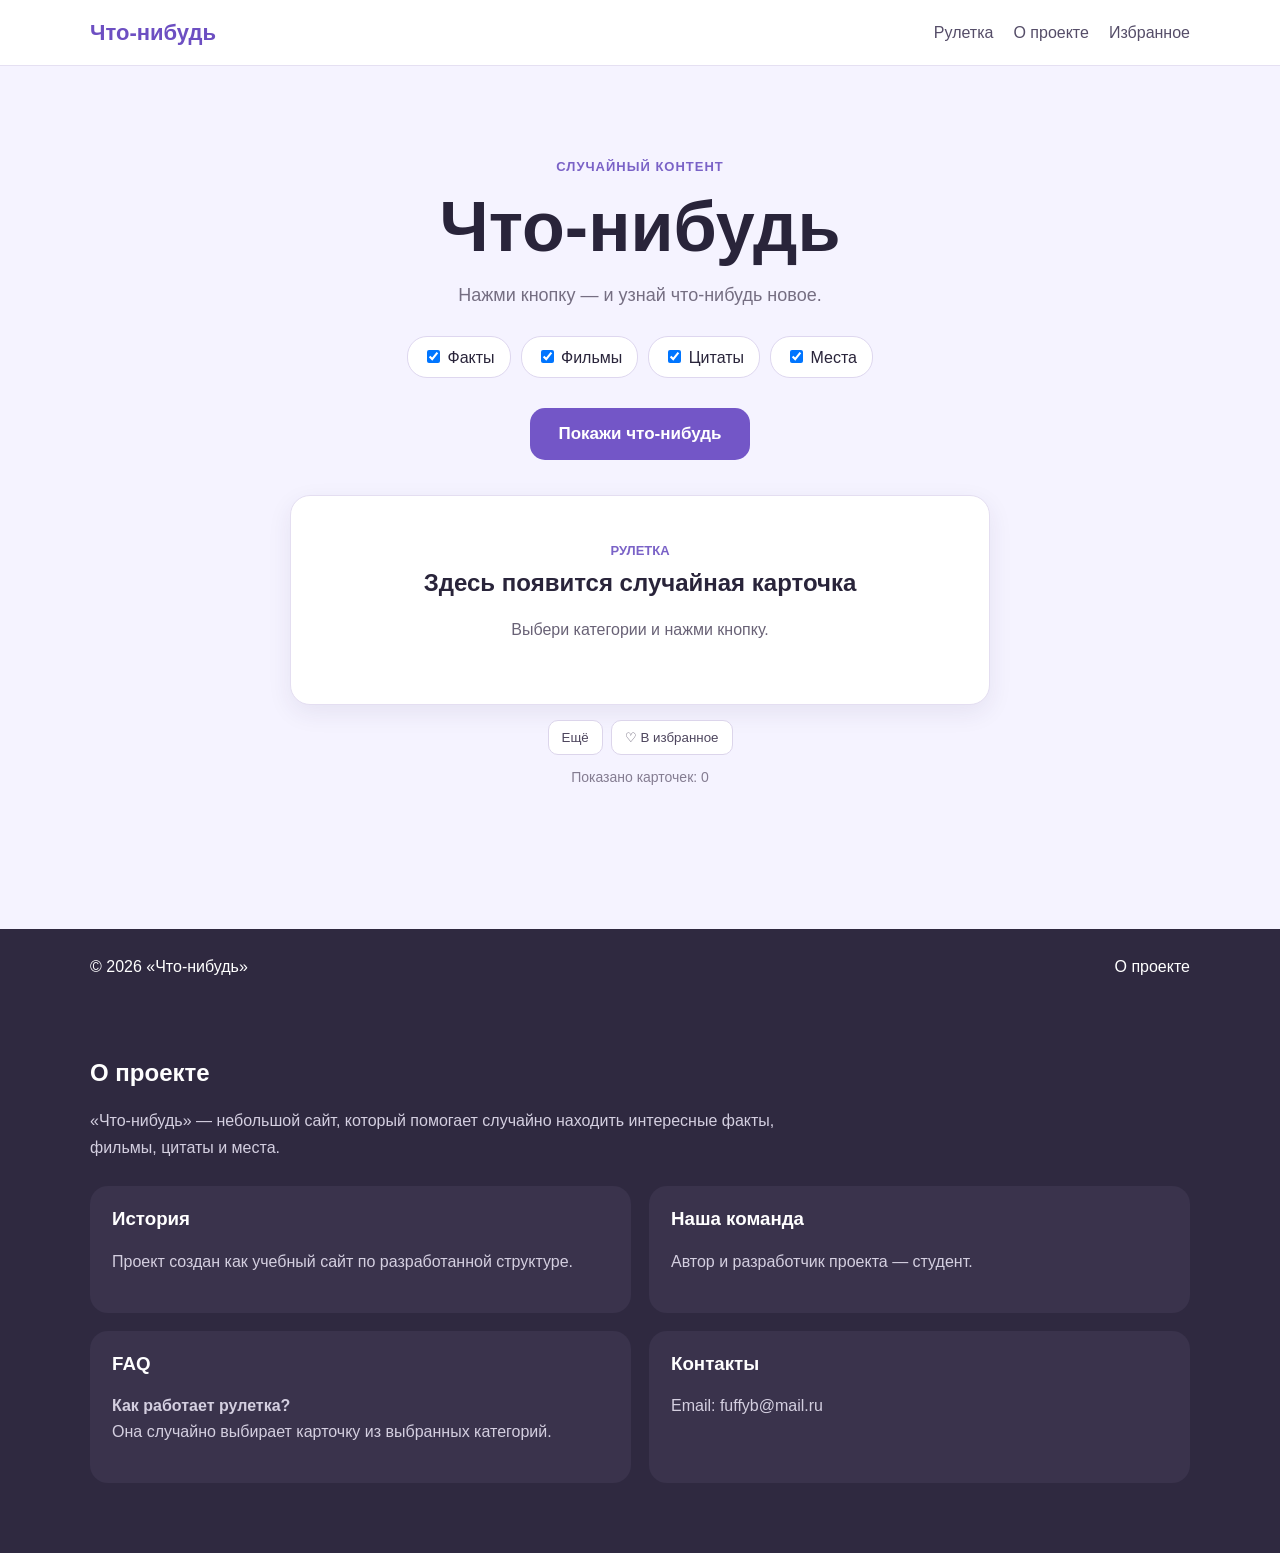
==== index.html @ 72c047c9 "Update index.html" ====
<!DOCTYPE html>
<html lang="ru">
<head>
    <meta charset="UTF-8">
    <meta name="viewport" content="width=device-width, initial-scale=1.0">
    <title>Что-нибудь</title>
    <link rel="stylesheet" href="style.css">
    <link rel="canonical" href="https://fuffich.github.io/">
</head>

<body>

<header>
    <div class="container nav">

        <a class="logo" href="index.html">Что-нибудь</a>

        <nav>
            <a href="index.html">Рулетка</a>
            <a href="#project">О проекте</a>
            <a href="favorites.html">Избранное</a>
        </nav>

    </div>
</header>


<main>

<section id="home" class="hero container">

    <p class="label">Случайный контент</p>

    <h1>Что-нибудь</h1>

    <p class="subtitle">
        Нажми кнопку — и узнай что-нибудь новое.
    </p>


    <div id="categories" class="filters">

        <label>
            <input type="checkbox" value="fact" checked>
            Факты
        </label>

        <label>
            <input type="checkbox" value="movie" checked>
            Фильмы
        </label>

        <label>
            <input type="checkbox" value="quote" checked>
            Цитаты
        </label>

        <label>
            <input type="checkbox" value="place" checked>
            Места
        </label>

    </div>


    <button id="randomBtn" class="main-button">
        Покажи что-нибудь
    </button>


    <div id="rouletteCard" class="card placeholder">

        <div>

            <span class="card-type">
                Рулетка
            </span>

            <h2>
                Здесь появится случайная карточка
            </h2>

            <p>
                Выбери категории и нажми кнопку.
            </p>

        </div>

    </div>


    <div id="cardActions" class="actions" hidden>

        <button id="nextBtn">
            Ещё
        </button>

        <button id="saveBtn">
            ♡ В избранное
        </button>

    </div>


    <p class="counter">
        Показано карточек:
        <span id="counter">0</span>
    </p>

</section>

</main>


<footer id="project">

    <div class="container footer-content">

        <div>
            © 2026 «Что-нибудь»
        </div>

        <a href="#about">
            О проекте
        </a>

    </div>


    <div id="about" class="about-footer container">

        <h2>О проекте</h2>

        <p>
            «Что-нибудь» — небольшой сайт, который помогает
            случайно находить интересные факты, фильмы, цитаты
            и места.
        </p>


        <div class="about-grid">

            <article>
                <h3>История</h3>

                <p>
                    Проект создан как учебный сайт
                    по разработанной структуре.
                </p>
            </article>


            <article>
                <h3>Наша команда</h3>

                <p>
                    Автор и разработчик проекта — студент.
                </p>
            </article>


            <article>
                <h3>FAQ</h3>

                <p>
                    <b>Как работает рулетка?</b><br>
                    Она случайно выбирает карточку
                    из выбранных категорий.
                </p>
            </article>


            <article>
                <h3>Контакты</h3>

                <p>
                    Email: fuffyb@mail.ru
                </p>
            </article>

        </div>

    </div>

</footer>


<script src="script.js"></script>

</body>
</html>
---- style.css ----
* {
    box-sizing: border-box;
}

html {
    scroll-behavior: smooth;
}

body {
    margin: 0;
    font-family: Arial, sans-serif;
    background: #f5f3ff;
    color: #29243a;
}

.container {
    width: min(1100px, 92%);
    margin: 0 auto;
}


/* ШАПКА */

header {
    position: sticky;
    top: 0;
    z-index: 10;
    background: white;
    border-bottom: 1px solid #e5e0f2;
}

.nav {
    min-height: 65px;
    display: flex;
    align-items: center;
    justify-content: space-between;
    gap: 20px;
}

.logo {
    color: #6d4fc2;
    font-size: 22px;
    font-weight: bold;
    text-decoration: none;
}

nav {
    display: flex;
    gap: 20px;
    flex-wrap: wrap;
}

nav a {
    color: #554d68;
    text-decoration: none;
}

nav a:hover {
    color: #6d4fc2;
}


/* ГЛАВНАЯ */

.hero {
    text-align: center;
    padding: 80px 0;
}

.label {
    color: #7a62c7;
    font-size: 13px;
    font-weight: bold;
    text-transform: uppercase;
    letter-spacing: 1px;
}

h1 {
    margin: 10px 0;
    font-size: 70px;
}

h2 {
    margin-top: 0;
}

.subtitle {
    color: #756e82;
    font-size: 18px;
}


/* КАТЕГОРИИ */

.filters {
    display: flex;
    justify-content: center;
    gap: 10px;
    flex-wrap: wrap;
    margin: 30px 0;
}

.filters label {
    background: white;
    border: 1px solid #ded7ef;
    border-radius: 20px;
    padding: 10px 15px;
    cursor: pointer;
}


/* КНОПКА */

.main-button {
    border: none;
    border-radius: 15px;
    padding: 16px 28px;
    background: #7356c7;
    color: white;
    font-size: 17px;
    font-weight: bold;
    cursor: pointer;
}

.main-button:hover {
    background: #6045b0;
}


/* КАРТОЧКА */

.card {
    max-width: 700px;
    margin: 35px auto 15px;
    padding: 30px;
    background: white;
    border: 1px solid #e4def1;
    border-radius: 20px;
    text-align: left;
    box-shadow: 0 8px 25px rgba(50, 35, 90, 0.08);
}

.placeholder {
    min-height: 210px;
    display: flex;
    align-items: center;
    justify-content: center;
    text-align: center;
}

.card-type {
    color: #7a62c7;
    font-size: 13px;
    font-weight: bold;
    text-transform: uppercase;
}

.card h2 {
    margin-top: 10px;
}

.card p {
    color: #696276;
    line-height: 1.6;
}


/* КНОПКИ ПОД КАРТОЧКОЙ */

.actions {
    display: flex;
    justify-content: center;
    gap: 8px;
    flex-wrap: wrap;
}

.actions button,
.small-button {
    border: 1px solid #dcd5eb;
    background: white;
    color: #4e465e;
    border-radius: 10px;
    padding: 9px 13px;
    cursor: pointer;
}

.actions button:hover,
.small-button:hover {
    background: #eee9fb;
    color: #654bb2;
}

.counter {
    color: #847c91;
    font-size: 14px;
}


/* ИЗБРАННОЕ */

.section {
    padding: 65px 0;
    min-height: 500px;
}

.favorites-section {
    min-height: 600px;
}

.section-title {
    display: flex;
    align-items: center;
    justify-content: space-between;
    gap: 20px;
    margin-bottom: 25px;
}

.grid {
    display: grid;
    grid-template-columns: repeat(2, 1fr);
    gap: 18px;
}

.grid .card {
    max-width: none;
    margin: 0;
    padding: 22px;
}

.remove-favorite {
    margin-top: 10px;
    border: 1px solid #dcd5eb;
    background: white;
    color: #6d4f82;
    border-radius: 10px;
    padding: 8px 12px;
    cursor: pointer;
}

.remove-favorite:hover {
    background: #eee9fb;
}

.empty {
    color: #837b90;
}

.empty a {
    color: #6d4fc2;
}


/* ФУТЕР */

footer {
    margin-top: 50px;
    background: #2f2940;
    color: white;
}

.footer-content {
    min-height: 75px;
    display: flex;
    align-items: center;
    justify-content: space-between;
}

.footer-content a {
    color: white;
    text-decoration: none;
}

.footer-content a:hover {
    color: #cbbdf5;
}


/* О ПРОЕКТЕ */

.about-footer {
    padding: 55px 0 70px;
    scroll-margin-top: 70px;
}

.about-footer > p {
    max-width: 750px;
    color: #d4cfe0;
    line-height: 1.7;
}

.about-grid {
    display: grid;
    grid-template-columns: repeat(2, 1fr);
    gap: 18px;
    margin-top: 25px;
}

.about-grid article {
    background: #3a334c;
    border-radius: 18px;
    padding: 22px;
}

.about-grid h3 {
    margin-top: 0;
}

.about-grid p {
    color: #d4cfe0;
    line-height: 1.6;
}


/* ТЕЛЕФОН */

@media (max-width: 700px) {

    .nav {
        flex-direction: column;
        padding: 15px 0;
    }

    nav {
        justify-content: center;
    }

    h1 {
        font-size: 50px;
    }

    .grid,
    .about-grid {
        grid-template-columns: 1fr;
    }

    .footer-content {
        flex-direction: column;
        justify-content: center;
        gap: 10px;
        padding: 20px 0;
    }
}
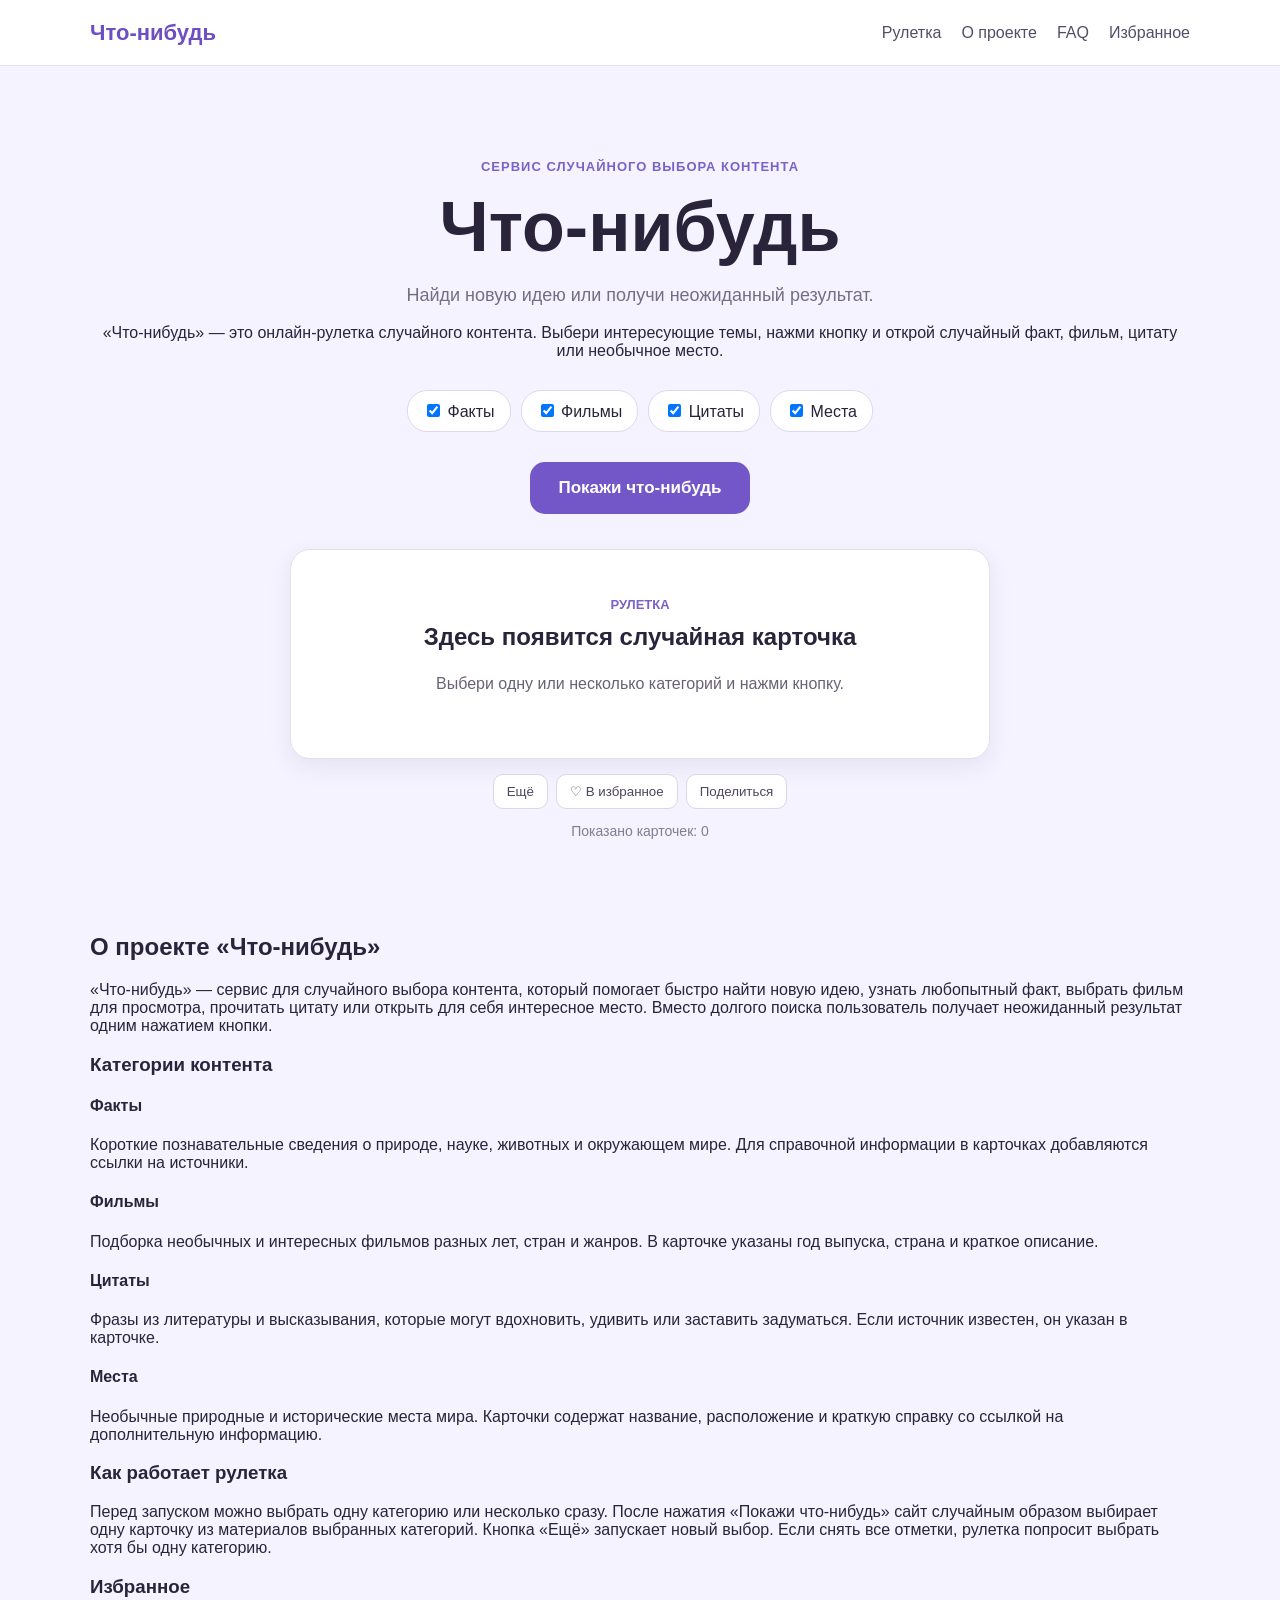
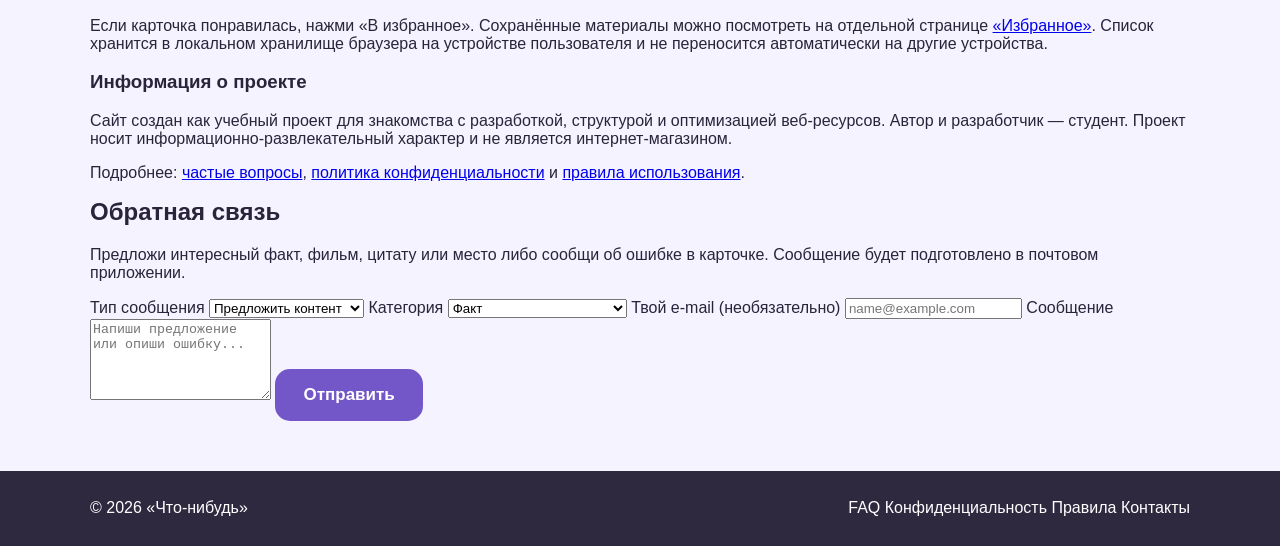
==== commit de25185f: "Update index.html" ====
--- a/index.html
+++ b/index.html
@@ -3,189 +3,170 @@
 <head>
     <meta charset="UTF-8">
     <meta name="viewport" content="width=device-width, initial-scale=1.0">
-    <title>Что-нибудь</title>
+    <title>Что-нибудь — случайная рулетка фактов, фильмов, цитат и мест</title>
+    <meta name="description" content="«Что-нибудь» — сервис случайного выбора контента. Выбери факты, фильмы, цитаты или места, нажми кнопку и найди новую идею или неожиданный результат.">
     <link rel="stylesheet" href="style.css">
     <link rel="canonical" href="https://fuffich.github.io/">
 </head>
-
 <body>
-
 <header>
     <div class="container nav">
-
         <a class="logo" href="index.html">Что-нибудь</a>
-
-        <nav>
+        <nav aria-label="Основная навигация">
             <a href="index.html">Рулетка</a>
-            <a href="#project">О проекте</a>
+            <a href="index.html#about">О проекте</a>
+            <a href="faq.html">FAQ</a>
             <a href="favorites.html">Избранное</a>
         </nav>
-
     </div>
 </header>
 
+<main>
+    <section id="home" class="hero container">
+        <p class="label">Сервис случайного выбора контента</p>
+        <h1>Что-нибудь</h1>
+        <p class="subtitle">Найди новую идею или получи неожиданный результат.</p>
+        <p class="intro-text">
+            «Что-нибудь» — это онлайн-рулетка случайного контента. Выбери интересующие темы,
+            нажми кнопку и открой случайный факт, фильм, цитату или необычное место.
+        </p>
 
-<main>
-
-<section id="home" class="hero container">
-
-    <p class="label">Случайный контент</p>
-
-    <h1>Что-нибудь</h1>
-
-    <p class="subtitle">
-        Нажми кнопку — и узнай что-нибудь новое.
-    </p>
-
-
-    <div id="categories" class="filters">
-
-        <label>
-            <input type="checkbox" value="fact" checked>
-            Факты
-        </label>
-
-        <label>
-            <input type="checkbox" value="movie" checked>
-            Фильмы
-        </label>
-
-        <label>
-            <input type="checkbox" value="quote" checked>
-            Цитаты
-        </label>
-
-        <label>
-            <input type="checkbox" value="place" checked>
-            Места
-        </label>
-
-    </div>
-
-
-    <button id="randomBtn" class="main-button">
-        Покажи что-нибудь
-    </button>
-
-
-    <div id="rouletteCard" class="card placeholder">
-
-        <div>
-
-            <span class="card-type">
-                Рулетка
-            </span>
-
-            <h2>
-                Здесь появится случайная карточка
-            </h2>
-
-            <p>
-                Выбери категории и нажми кнопку.
-            </p>
-
+        <div id="categories" class="filters" aria-label="Категории контента">
+            <label><input type="checkbox" value="fact" checked> Факты</label>
+            <label><input type="checkbox" value="movie" checked> Фильмы</label>
+            <label><input type="checkbox" value="quote" checked> Цитаты</label>
+            <label><input type="checkbox" value="place" checked> Места</label>
         </div>
 
-    </div>
+        <button id="randomBtn" class="main-button">Покажи что-нибудь</button>
 
+        <div id="rouletteCard" class="card placeholder">
+            <div>
+                <span class="card-type">Рулетка</span>
+                <h2>Здесь появится случайная карточка</h2>
+                <p>Выбери одну или несколько категорий и нажми кнопку.</p>
+            </div>
+        </div>
 
-    <div id="cardActions" class="actions" hidden>
+        <div id="cardActions" class="actions" hidden>
+            <button id="nextBtn">Ещё</button>
+            <button id="saveBtn">♡ В избранное</button>
+            <button id="shareBtn">Поделиться</button>
+        </div>
 
-        <button id="nextBtn">
-            Ещё
-        </button>
+        <p class="counter">Показано карточек: <span id="counter">0</span></p>
+    </section>
 
-        <button id="saveBtn">
-            ♡ В избранное
-        </button>
+    <section class="content-section container" id="about">
+        <h2>О проекте «Что-нибудь»</h2>
+        <p>
+            «Что-нибудь» — сервис для случайного выбора контента, который помогает быстро найти
+            новую идею, узнать любопытный факт, выбрать фильм для просмотра, прочитать цитату
+            или открыть для себя интересное место. Вместо долгого поиска пользователь получает
+            неожиданный результат одним нажатием кнопки.
+        </p>
 
-    </div>
+        <h3>Категории контента</h3>
+        <div class="category-grid">
+            <article>
+                <h4>Факты</h4>
+                <p>Короткие познавательные сведения о природе, науке, животных и окружающем мире.
+                   Для справочной информации в карточках добавляются ссылки на источники.</p>
+            </article>
+            <article>
+                <h4>Фильмы</h4>
+                <p>Подборка необычных и интересных фильмов разных лет, стран и жанров.
+                   В карточке указаны год выпуска, страна и краткое описание.</p>
+            </article>
+            <article>
+                <h4>Цитаты</h4>
+                <p>Фразы из литературы и высказывания, которые могут вдохновить, удивить
+                   или заставить задуматься. Если источник известен, он указан в карточке.</p>
+            </article>
+            <article>
+                <h4>Места</h4>
+                <p>Необычные природные и исторические места мира. Карточки содержат название,
+                   расположение и краткую справку со ссылкой на дополнительную информацию.</p>
+            </article>
+        </div>
 
+        <h3>Как работает рулетка</h3>
+        <p>
+            Перед запуском можно выбрать одну категорию или несколько сразу. После нажатия
+            «Покажи что-нибудь» сайт случайным образом выбирает одну карточку из материалов
+            выбранных категорий. Кнопка «Ещё» запускает новый выбор. Если снять все отметки,
+            рулетка попросит выбрать хотя бы одну категорию.
+        </p>
 
-    <p class="counter">
-        Показано карточек:
-        <span id="counter">0</span>
-    </p>
+        <h3>Избранное</h3>
+        <p>
+            Если карточка понравилась, нажми «В избранное». Сохранённые материалы можно посмотреть
+            на отдельной странице <a href="favorites.html">«Избранное»</a>. Список хранится
+            в локальном хранилище браузера на устройстве пользователя и не переносится
+            автоматически на другие устройства.
+        </p>
 
-</section>
+        <h3>Информация о проекте</h3>
+        <p>
+            Сайт создан как учебный проект для знакомства с разработкой, структурой и оптимизацией
+            веб-ресурсов. Автор и разработчик — студент. Проект носит информационно-развлекательный
+            характер и не является интернет-магазином.
+        </p>
+        <p class="text-links">
+            Подробнее: <a href="faq.html">частые вопросы</a>,
+            <a href="privacy.html">политика конфиденциальности</a> и
+            <a href="rules.html">правила использования</a>.
+        </p>
+    </section>
 
+    <section class="feedback-section container" id="feedback">
+        <h2>Обратная связь</h2>
+        <p>
+            Предложи интересный факт, фильм, цитату или место либо сообщи об ошибке в карточке.
+            Сообщение будет подготовлено в почтовом приложении.
+        </p>
+
+        <form id="feedbackForm" class="feedback-form">
+            <label for="feedbackTopic">Тип сообщения</label>
+            <select id="feedbackTopic" name="topic" required>
+                <option value="Предложение контента">Предложить контент</option>
+                <option value="Сообщение об ошибке">Сообщить об ошибке</option>
+                <option value="Другое">Другое</option>
+            </select>
+
+            <label for="feedbackCategory">Категория</label>
+            <select id="feedbackCategory" name="category">
+                <option value="Факт">Факт</option>
+                <option value="Фильм">Фильм</option>
+                <option value="Цитата">Цитата</option>
+                <option value="Место">Место</option>
+                <option value="Не относится к категории">Не относится к категории</option>
+            </select>
+
+            <label for="feedbackEmail">Твой e-mail (необязательно)</label>
+            <input id="feedbackEmail" name="email" type="email" placeholder="name@example.com">
+
+            <label for="feedbackMessage">Сообщение</label>
+            <textarea id="feedbackMessage" name="message" rows="5"
+                      placeholder="Напиши предложение или опиши ошибку..." required></textarea>
+
+            <button class="main-button" type="submit">Отправить</button>
+        </form>
+    </section>
 </main>
 
-
-<footer id="project">
-
+<footer>
     <div class="container footer-content">
-
-        <div>
-            © 2026 «Что-нибудь»
+        <span>© 2026 «Что-нибудь»</span>
+        <div class="footer-links">
+            <a href="faq.html">FAQ</a>
+            <a href="privacy.html">Конфиденциальность</a>
+            <a href="rules.html">Правила</a>
+            <a href="mailto:fuffyb@mail.ru">Контакты</a>
         </div>
-
-        <a href="#about">
-            О проекте
-        </a>
-
     </div>
-
-
-    <div id="about" class="about-footer container">
-
-        <h2>О проекте</h2>
-
-        <p>
-            «Что-нибудь» — небольшой сайт, который помогает
-            случайно находить интересные факты, фильмы, цитаты
-            и места.
-        </p>
-
-
-        <div class="about-grid">
-
-            <article>
-                <h3>История</h3>
-
-                <p>
-                    Проект создан как учебный сайт
-                    по разработанной структуре.
-                </p>
-            </article>
-
-
-            <article>
-                <h3>Наша команда</h3>
-
-                <p>
-                    Автор и разработчик проекта — студент.
-                </p>
-            </article>
-
-
-            <article>
-                <h3>FAQ</h3>
-
-                <p>
-                    <b>Как работает рулетка?</b><br>
-                    Она случайно выбирает карточку
-                    из выбранных категорий.
-                </p>
-            </article>
-
-
-            <article>
-                <h3>Контакты</h3>
-
-                <p>
-                    Email: fuffyb@mail.ru
-                </p>
-            </article>
-
-        </div>
-
-    </div>
-
 </footer>
 
-
 <script src="script.js"></script>
-
 </body>
 </html>
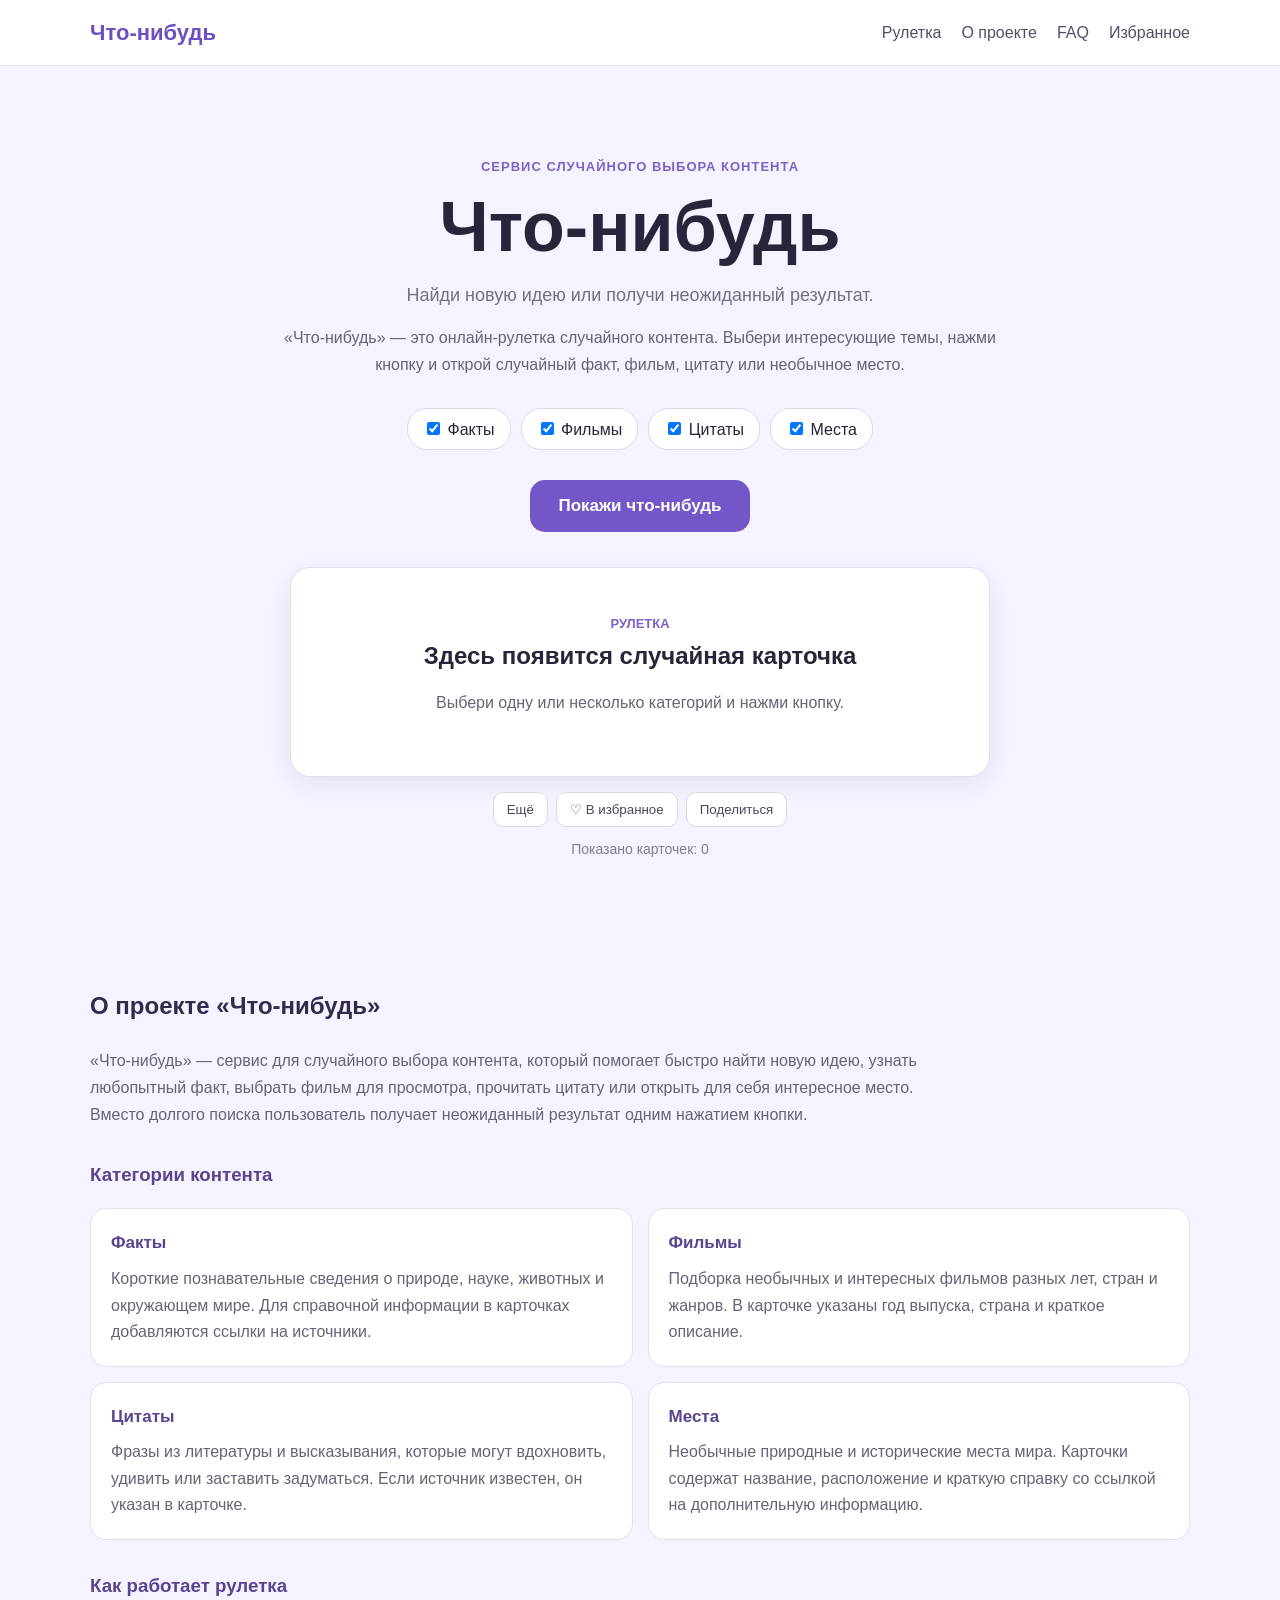
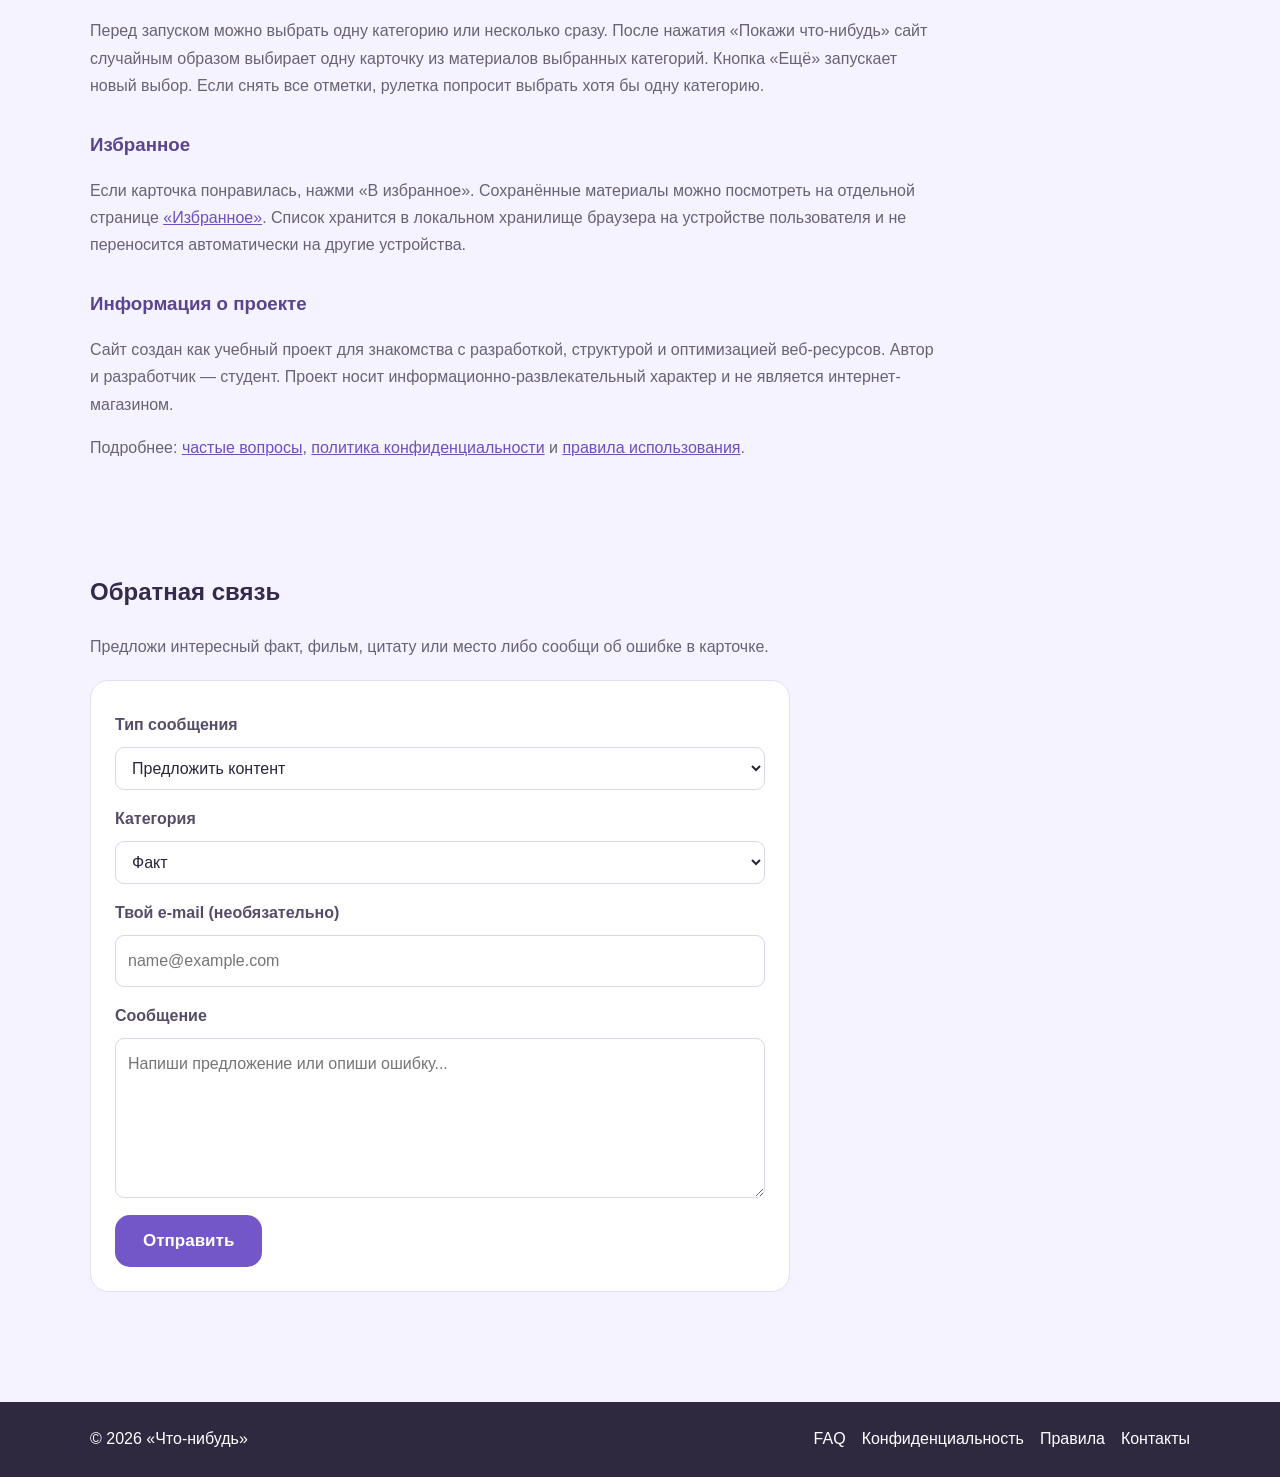
==== commit cb20fbda: "Update index.html" ====
--- a/index.html
+++ b/index.html
@@ -123,7 +123,6 @@
         <h2>Обратная связь</h2>
         <p>
             Предложи интересный факт, фильм, цитату или место либо сообщи об ошибке в карточке.
-            Сообщение будет подготовлено в почтовом приложении.
         </p>
 
         <form id="feedbackForm" class="feedback-form">
--- a/style.css
+++ b/style.css
@@ -339,4 +339,205 @@
         gap: 10px;
         padding: 20px 0;
     }
-}+}
+
+/* SEO-ТЕКСТ И ИНФОРМАЦИОННЫЕ БЛОКИ */
+.intro-text {
+    max-width: 760px;
+    margin: 18px auto 0;
+    color: #696276;
+    line-height: 1.7;
+}
+
+.content-section,
+.feedback-section,
+.info-page {
+    padding: 35px 0 60px;
+    line-height: 1.7;
+}
+
+.content-section h2,
+.feedback-section h2,
+.info-page > h1 {
+    color: #342b4b;
+}
+
+.content-section h3 {
+    margin: 30px 0 12px;
+    color: #59448f;
+}
+
+.content-section > p,
+.feedback-section > p,
+.info-page > p {
+    max-width: 850px;
+    color: #696276;
+}
+
+.category-grid {
+    display: grid;
+    grid-template-columns: repeat(2, minmax(0, 1fr));
+    gap: 15px;
+    margin-top: 18px;
+}
+
+.category-grid article,
+.faq-item {
+    background: white;
+    border: 1px solid #e4def1;
+    border-radius: 16px;
+    padding: 20px;
+}
+
+.category-grid h4 {
+    margin: 0 0 8px;
+    color: #59448f;
+    font-size: 17px;
+}
+
+.category-grid p,
+.faq-item p {
+    margin: 0;
+    color: #696276;
+    line-height: 1.65;
+}
+
+.text-links a,
+.info-page a,
+.content-section a {
+    color: #6d4fc2;
+}
+
+.feedback-form {
+    max-width: 700px;
+    display: grid;
+    gap: 9px;
+    margin-top: 20px;
+    padding: 24px;
+    background: white;
+    border: 1px solid #e4def1;
+    border-radius: 18px;
+}
+
+.feedback-form label {
+    margin-top: 6px;
+    font-weight: bold;
+    color: #554d68;
+}
+
+.feedback-form input,
+.feedback-form select,
+.feedback-form textarea {
+    width: 100%;
+    padding: 11px 12px;
+    border: 1px solid #dcd5eb;
+    border-radius: 9px;
+    background: #fff;
+    color: #29243a;
+    font: inherit;
+}
+
+.feedback-form textarea {
+    resize: vertical;
+}
+
+.feedback-form .main-button {
+    justify-self: start;
+    margin-top: 8px;
+}
+
+.form-note {
+    margin: 3px 0 0;
+    color: #847c91;
+    font-size: 13px;
+    line-height: 1.5;
+}
+
+.card-source {
+    margin-top: 16px;
+    font-size: 13px;
+}
+
+.card-source a {
+    color: #6d4fc2;
+    text-decoration: underline;
+    text-underline-offset: 3px;
+}
+
+.card-tools {
+    display: flex;
+    flex-wrap: wrap;
+    gap: 8px;
+    margin-top: 12px;
+}
+
+.card-tools button {
+    margin-top: 0;
+}
+
+.info-page {
+    min-height: 65vh;
+}
+
+.page-heading {
+    margin: 8px 0 25px;
+    font-size: 36px;
+}
+
+.faq-item {
+    margin: 14px 0;
+}
+
+.faq-item h2 {
+    margin: 0 0 9px;
+    color: #59448f;
+    font-size: 19px;
+}
+
+.info-page code {
+    padding: 2px 5px;
+    background: #f0ecfa;
+    border-radius: 4px;
+    font-size: 0.9em;
+}
+
+.footer-links {
+    display: flex;
+    flex-wrap: wrap;
+    gap: 16px;
+}
+
+.footer-links a {
+    color: white;
+    text-decoration: none;
+}
+
+.footer-links a:hover {
+    color: #cbbdf5;
+}
+
+@media (max-width: 700px) {
+    .category-grid {
+        grid-template-columns: 1fr;
+    }
+
+    .content-section,
+    .feedback-section,
+    .info-page {
+        padding-top: 25px;
+        padding-bottom: 40px;
+    }
+
+    .feedback-form {
+        padding: 18px;
+    }
+
+    .page-heading {
+        font-size: 30px;
+    }
+
+    .footer-links {
+        justify-content: center;
+        gap: 10px 14px;
+    }
+}
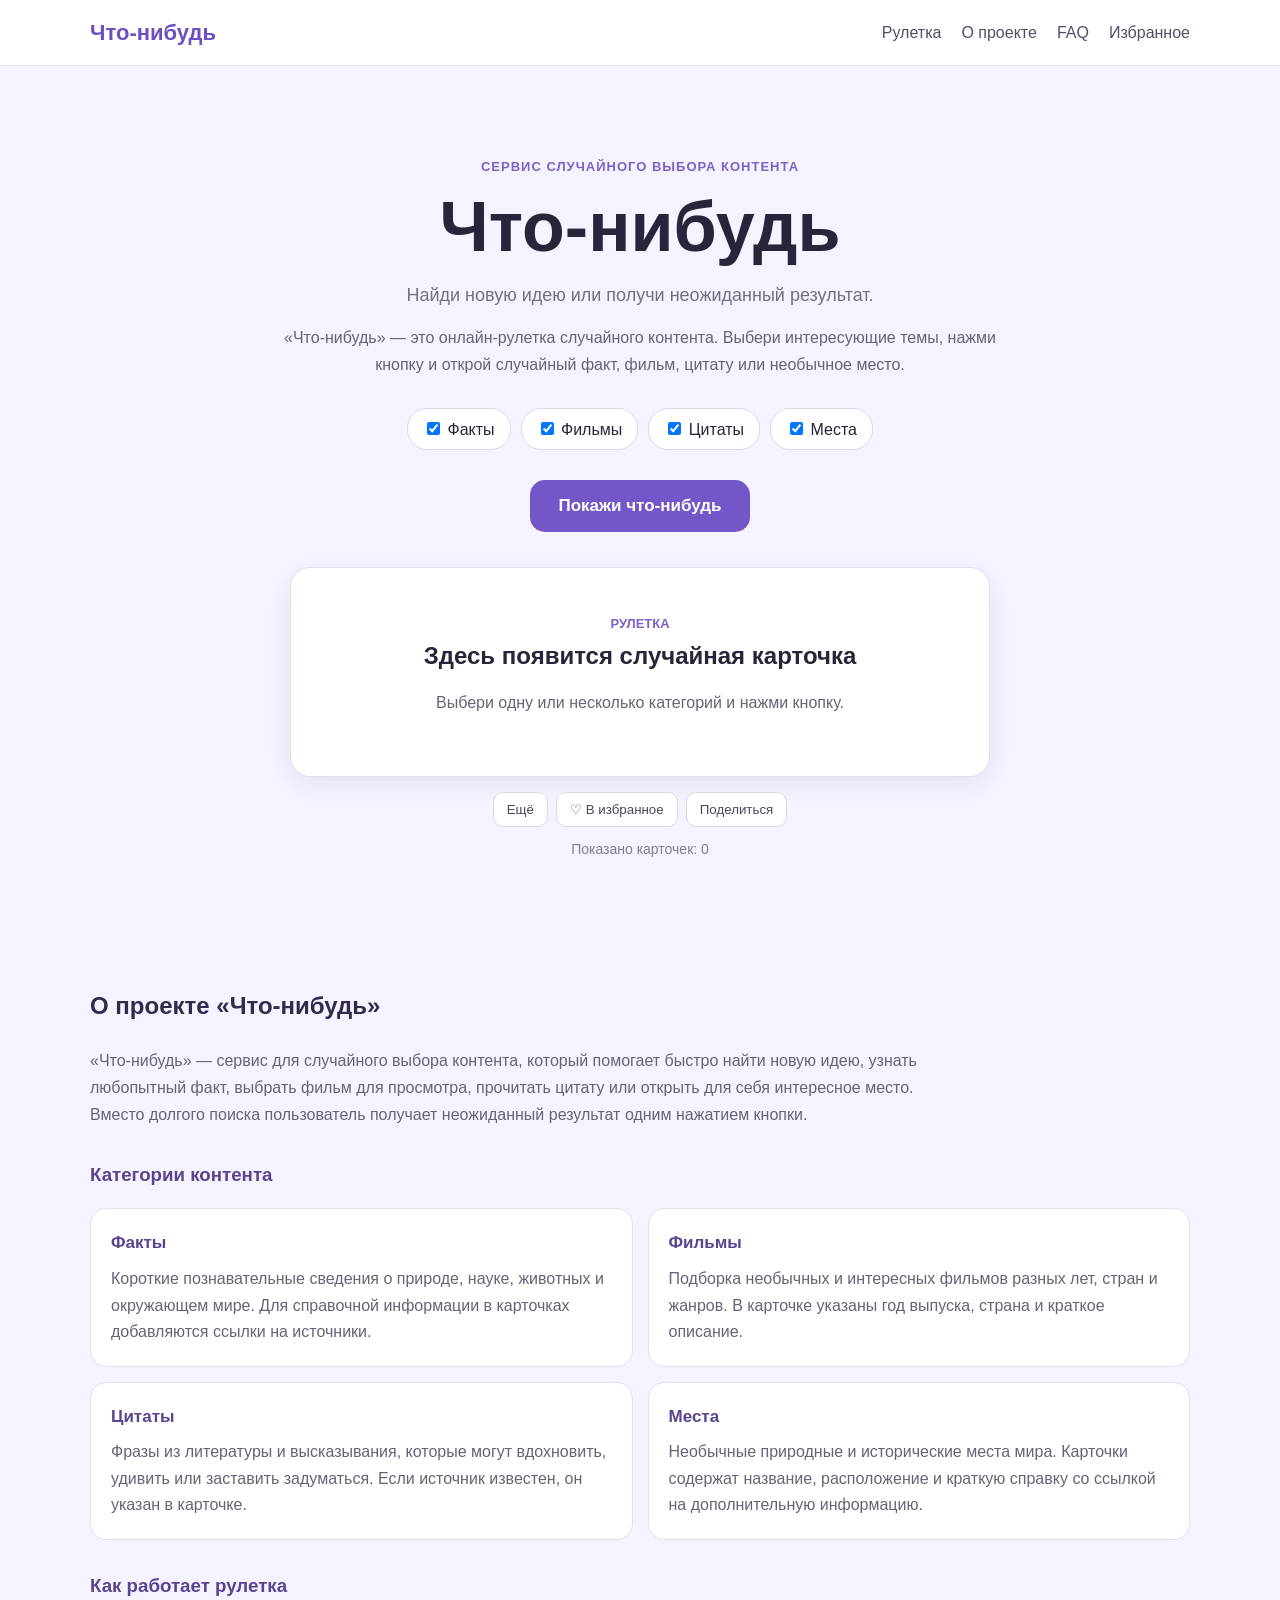
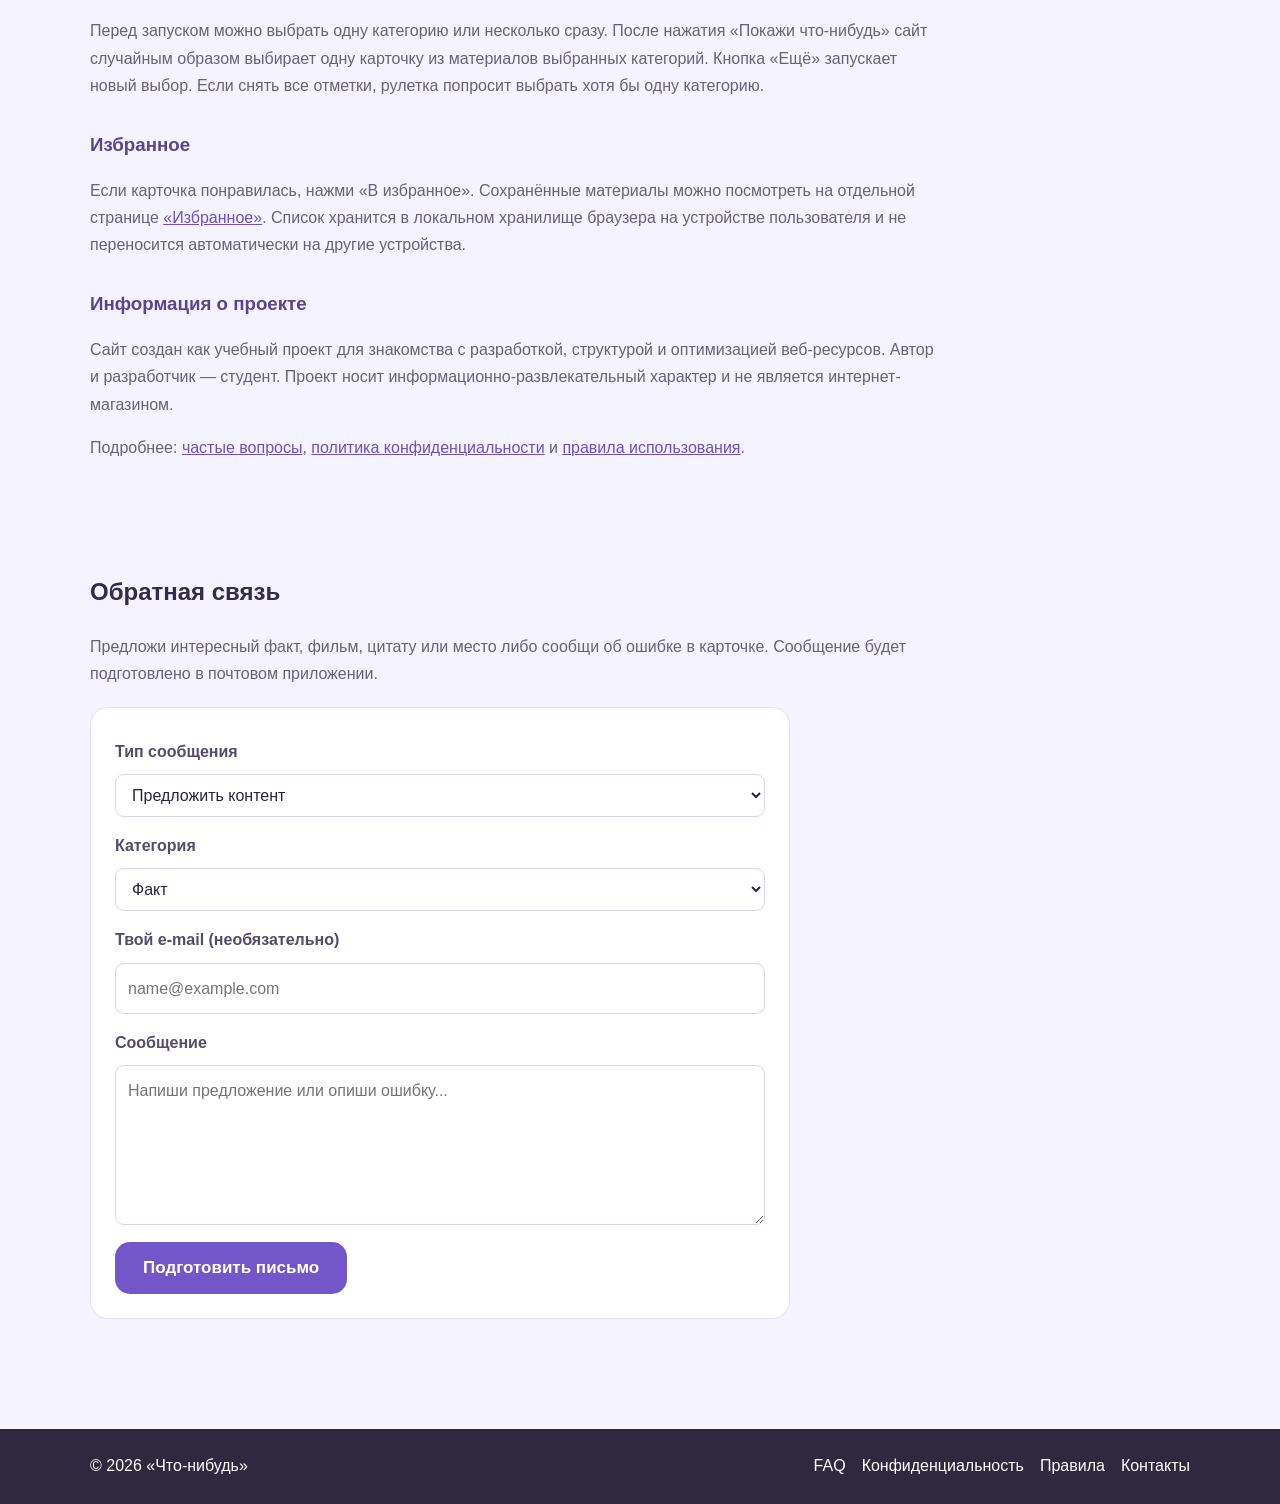
==== commit 5ff88bb0: "Update index.html" ====
--- a/index.html
+++ b/index.html
@@ -40,7 +40,7 @@
 
         <button id="randomBtn" class="main-button">Покажи что-нибудь</button>
 
-        <div id="rouletteCard" class="card placeholder">
+        <div id="rouletteCard" class="card placeholder" aria-live="polite" aria-atomic="true">
             <div>
                 <span class="card-type">Рулетка</span>
                 <h2>Здесь появится случайная карточка</h2>
@@ -50,7 +50,7 @@
 
         <div id="cardActions" class="actions" hidden>
             <button id="nextBtn">Ещё</button>
-            <button id="saveBtn">♡ В избранное</button>
+            <button id="saveBtn" aria-pressed="false">♡ В избранное</button>
             <button id="shareBtn">Поделиться</button>
         </div>
 
@@ -123,6 +123,7 @@
         <h2>Обратная связь</h2>
         <p>
             Предложи интересный факт, фильм, цитату или место либо сообщи об ошибке в карточке.
+            Сообщение будет подготовлено в почтовом приложении.
         </p>
 
         <form id="feedbackForm" class="feedback-form">
@@ -149,7 +150,7 @@
             <textarea id="feedbackMessage" name="message" rows="5"
                       placeholder="Напиши предложение или опиши ошибку..." required></textarea>
 
-            <button class="main-button" type="submit">Отправить</button>
+            <button class="main-button" type="submit">Подготовить письмо</button>
         </form>
     </section>
 </main>
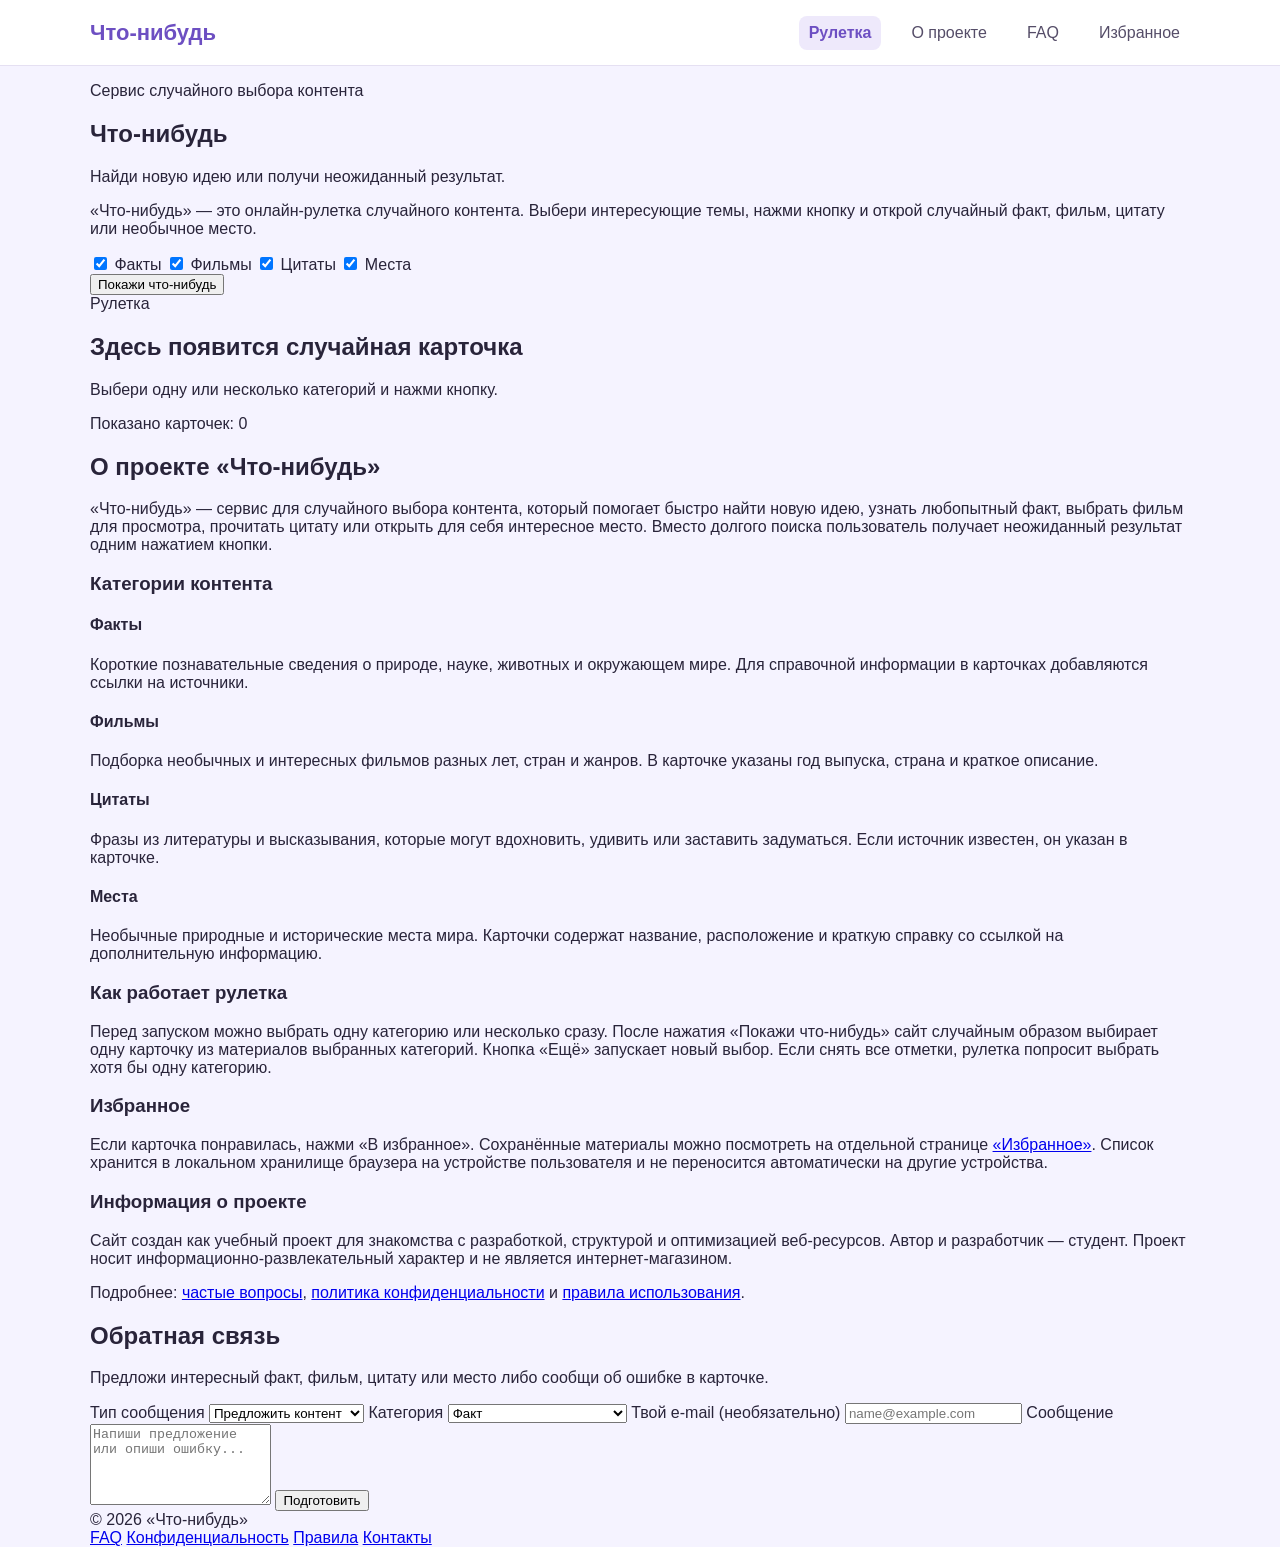
==== commit 94a5cbad: "Update index.html" ====
--- a/index.html
+++ b/index.html
@@ -13,7 +13,7 @@
     <div class="container nav">
         <a class="logo" href="index.html">Что-нибудь</a>
         <nav aria-label="Основная навигация">
-            <a href="index.html">Рулетка</a>
+            <a href="index.html" aria-current="page">Рулетка</a>
             <a href="index.html#about">О проекте</a>
             <a href="faq.html">FAQ</a>
             <a href="favorites.html">Избранное</a>
@@ -123,7 +123,6 @@
         <h2>Обратная связь</h2>
         <p>
             Предложи интересный факт, фильм, цитату или место либо сообщи об ошибке в карточке.
-            Сообщение будет подготовлено в почтовом приложении.
         </p>
 
         <form id="feedbackForm" class="feedback-form">
@@ -150,7 +149,7 @@
             <textarea id="feedbackMessage" name="message" rows="5"
                       placeholder="Напиши предложение или опиши ошибку..." required></textarea>
 
-            <button class="main-button" type="submit">Подготовить письмо</button>
+            <button class="main-button" type="submit">Подготовить</button>
         </form>
     </section>
 </main>
@@ -168,5 +167,31 @@
 </footer>
 
 <script src="script.js"></script>
+<script>
+    // Подсвечиваем «О проекте», когда пользователь перешёл к этому разделу.
+    (() => {
+        const navLinks = document.querySelectorAll('header nav a');
+
+        function updateCurrentNavigation() {
+            const aboutIsActive = window.location.hash === '#about';
+
+            navLinks.forEach((link) => {
+                const href = link.getAttribute('href');
+                const isAboutLink = href === 'index.html#about';
+                const isRouletteLink = href === 'index.html';
+                const shouldBeCurrent = aboutIsActive ? isAboutLink : isRouletteLink;
+
+                if (shouldBeCurrent) {
+                    link.setAttribute('aria-current', 'page');
+                } else {
+                    link.removeAttribute('aria-current');
+                }
+            });
+        }
+
+        updateCurrentNavigation();
+        window.addEventListener('hashchange', updateCurrentNavigation);
+    })();
+</script>
 </body>
 </html>
--- a/style.css
+++ b/style.css
@@ -2,8 +2,18 @@
     box-sizing: border-box;
 }
 
+/* Атрибут hidden должен скрывать элемент независимо от его display. */
+[hidden] {
+    display: none !important;
+}
+
 html {
     scroll-behavior: smooth;
+}
+
+#about,
+#feedback {
+    scroll-margin-top: 85px;
 }
 
 body {
@@ -53,491 +63,34 @@
 nav a {
     color: #554d68;
     text-decoration: none;
+    padding: 8px 10px;
+    border-radius: 8px;
 }
 
 nav a:hover {
     color: #6d4fc2;
+    background: #f5f2ff;
 }
 
-
-/* ГЛАВНАЯ */
-
-.hero {
-    text-align: center;
-    padding: 80px 0;
+/* Состояния ссылок и клавиатурный фокус */
+a:visited {
+    color: #5f4b9d;
 }
 
-.label {
-    color: #7a62c7;
-    font-size: 13px;
-    font-weight: bold;
-    text-transform: uppercase;
-    letter-spacing: 1px;
+/* Посещённые пункты меню отличаются от ещё не открывавшихся. */
+nav a:visited {
+    color: #8068bc;
 }
 
-h1 {
-    margin: 10px 0;
-    font-size: 70px;
+/* Текущий раздел выделяется независимо от состояния :visited. */
+nav a[aria-current="page"] {
+    color: #6d4fc2;
+    background: #eee9fb;
+    font-weight: 700;
 }
 
-h2 {
-    margin-top: 0;
+.footer-content a:visited {
+    color: #d4c7ff;
 }
 
-.subtitle {
-    color: #756e82;
-    font-size: 18px;
-}
-
-
-/* КАТЕГОРИИ */
-
-.filters {
-    display: flex;
-    justify-content: center;
-    gap: 10px;
-    flex-wrap: wrap;
-    margin: 30px 0;
-}
-
-.filters label {
-    background: white;
-    border: 1px solid #ded7ef;
-    border-radius: 20px;
-    padding: 10px 15px;
-    cursor: pointer;
-}
-
-
-/* КНОПКА */
-
-.main-button {
-    border: none;
-    border-radius: 15px;
-    padding: 16px 28px;
-    background: #7356c7;
-    color: white;
-    font-size: 17px;
-    font-weight: bold;
-    cursor: pointer;
-}
-
-.main-button:hover {
-    background: #6045b0;
-}
-
-
-/* КАРТОЧКА */
-
-.card {
-    max-width: 700px;
-    margin: 35px auto 15px;
-    padding: 30px;
-    background: white;
-    border: 1px solid #e4def1;
-    border-radius: 20px;
-    text-align: left;
-    box-shadow: 0 8px 25px rgba(50, 35, 90, 0.08);
-}
-
-.placeholder {
-    min-height: 210px;
-    display: flex;
-    align-items: center;
-    justify-content: center;
-    text-align: center;
-}
-
-.card-type {
-    color: #7a62c7;
-    font-size: 13px;
-    font-weight: bold;
-    text-transform: uppercase;
-}
-
-.card h2 {
-    margin-top: 10px;
-}
-
-.card p {
-    color: #696276;
-    line-height: 1.6;
-}
-
-
-/* КНОПКИ ПОД КАРТОЧКОЙ */
-
-.actions {
-    display: flex;
-    justify-content: center;
-    gap: 8px;
-    flex-wrap: wrap;
-}
-
-.actions button,
-.small-button {
-    border: 1px solid #dcd5eb;
-    background: white;
-    color: #4e465e;
-    border-radius: 10px;
-    padding: 9px 13px;
-    cursor: pointer;
-}
-
-.actions button:hover,
-.small-button:hover {
-    background: #eee9fb;
-    color: #654bb2;
-}
-
-.counter {
-    color: #847c91;
-    font-size: 14px;
-}
-
-
-/* ИЗБРАННОЕ */
-
-.section {
-    padding: 65px 0;
-    min-height: 500px;
-}
-
-.favorites-section {
-    min-height: 600px;
-}
-
-.section-title {
-    display: flex;
-    align-items: center;
-    justify-content: space-between;
-    gap: 20px;
-    margin-bottom: 25px;
-}
-
-.grid {
-    display: grid;
-    grid-template-columns: repeat(2, 1fr);
-    gap: 18px;
-}
-
-.grid .card {
-    max-width: none;
-    margin: 0;
-    padding: 22px;
-}
-
-.remove-favorite {
-    margin-top: 10px;
-    border: 1px solid #dcd5eb;
-    background: white;
-    color: #6d4f82;
-    border-radius: 10px;
-    padding: 8px 12px;
-    cursor: pointer;
-}
-
-.remove-favorite:hover {
-    background: #eee9fb;
-}
-
-.empty {
-    color: #837b90;
-}
-
-.empty a {
-    color: #6d4fc2;
-}
-
-
-/* ФУТЕР */
-
-footer {
-    margin-top: 50px;
-    background: #2f2940;
-    color: white;
-}
-
-.footer-content {
-    min-height: 75px;
-    display: flex;
-    align-items: center;
-    justify-content: space-between;
-}
-
-.footer-content a {
-    color: white;
-    text-decoration: none;
-}
-
-.footer-content a:hover {
-    color: #cbbdf5;
-}
-
-
-/* О ПРОЕКТЕ */
-
-.about-footer {
-    padding: 55px 0 70px;
-    scroll-margin-top: 70px;
-}
-
-.about-footer > p {
-    max-width: 750px;
-    color: #d4cfe0;
-    line-height: 1.7;
-}
-
-.about-grid {
-    display: grid;
-    grid-template-columns: repeat(2, 1fr);
-    gap: 18px;
-    margin-top: 25px;
-}
-
-.about-grid article {
-    background: #3a334c;
-    border-radius: 18px;
-    padding: 22px;
-}
-
-.about-grid h3 {
-    margin-top: 0;
-}
-
-.about-grid p {
-    color: #d4cfe0;
-    line-height: 1.6;
-}
-
-
-/* ТЕЛЕФОН */
-
-@media (max-width: 700px) {
-
-    .nav {
-        flex-direction: column;
-        padding: 15px 0;
-    }
-
-    nav {
-        justify-content: center;
-    }
-
-    h1 {
-        font-size: 50px;
-    }
-
-    .grid,
-    .about-grid {
-        grid-template-columns: 1fr;
-    }
-
-    .footer-content {
-        flex-direction: column;
-        justify-content: center;
-        gap: 10px;
-        padding: 20px 0;
-    }
-}
-
-/* SEO-ТЕКСТ И ИНФОРМАЦИОННЫЕ БЛОКИ */
-.intro-text {
-    max-width: 760px;
-    margin: 18px auto 0;
-    color: #696276;
-    line-height: 1.7;
-}
-
-.content-section,
-.feedback-section,
-.info-page {
-    padding: 35px 0 60px;
-    line-height: 1.7;
-}
-
-.content-section h2,
-.feedback-section h2,
-.info-page > h1 {
-    color: #342b4b;
-}
-
-.content-section h3 {
-    margin: 30px 0 12px;
-    color: #59448f;
-}
-
-.content-section > p,
-.feedback-section > p,
-.info-page > p {
-    max-width: 850px;
-    color: #696276;
-}
-
-.category-grid {
-    display: grid;
-    grid-template-columns: repeat(2, minmax(0, 1fr));
-    gap: 15px;
-    margin-top: 18px;
-}
-
-.category-grid article,
-.faq-item {
-    background: white;
-    border: 1px solid #e4def1;
-    border-radius: 16px;
-    padding: 20px;
-}
-
-.category-grid h4 {
-    margin: 0 0 8px;
-    color: #59448f;
-    font-size: 17px;
-}
-
-.category-grid p,
-.faq-item p {
-    margin: 0;
-    color: #696276;
-    line-height: 1.65;
-}
-
-.text-links a,
-.info-page a,
-.content-section a {
-    color: #6d4fc2;
-}
-
-.feedback-form {
-    max-width: 700px;
-    display: grid;
-    gap: 9px;
-    margin-top: 20px;
-    padding: 24px;
-    background: white;
-    border: 1px solid #e4def1;
-    border-radius: 18px;
-}
-
-.feedback-form label {
-    margin-top: 6px;
-    font-weight: bold;
-    color: #554d68;
-}
-
-.feedback-form input,
-.feedback-form select,
-.feedback-form textarea {
-    width: 100%;
-    padding: 11px 12px;
-    border: 1px solid #dcd5eb;
-    border-radius: 9px;
-    background: #fff;
-    color: #29243a;
-    font: inherit;
-}
-
-.feedback-form textarea {
-    resize: vertical;
-}
-
-.feedback-form .main-button {
-    justify-self: start;
-    margin-top: 8px;
-}
-
-.form-note {
-    margin: 3px 0 0;
-    color: #847c91;
-    font-size: 13px;
-    line-height: 1.5;
-}
-
-.card-source {
-    margin-top: 16px;
-    font-size: 13px;
-}
-
-.card-source a {
-    color: #6d4fc2;
-    text-decoration: underline;
-    text-underline-offset: 3px;
-}
-
-.card-tools {
-    display: flex;
-    flex-wrap: wrap;
-    gap: 8px;
-    margin-top: 12px;
-}
-
-.card-tools button {
-    margin-top: 0;
-}
-
-.info-page {
-    min-height: 65vh;
-}
-
-.page-heading {
-    margin: 8px 0 25px;
-    font-size: 36px;
-}
-
-.faq-item {
-    margin: 14px 0;
-}
-
-.faq-item h2 {
-    margin: 0 0 9px;
-    color: #59448f;
-    font-size: 19px;
-}
-
-.info-page code {
-    padding: 2px 5px;
-    background: #f0ecfa;
-    border-radius: 4px;
-    font-size: 0.9em;
-}
-
-.footer-links {
-    display: flex;
-    flex-wrap: wrap;
-    gap: 16px;
-}
-
-.footer-links a {
-    color: white;
-    text-decoration: none;
-}
-
-.footer-links a:hover {
-    color: #cbbdf5;
-}
-
-@media (max-width: 700px) {
-    .category-grid {
-        grid-template-columns: 1fr;
-    }
-
-    .content-section,
-    .feedback-section,
-    .info-page {
-        padding-top: 25px;
-        padding-bottom: 40px;
-    }
-
-    .feedback-form {
-        padding: 18px;
-    }
-
-    .page-heading {
-        font-size: 30px;
-    }
-
-    .footer-links {
-        justify-content: center;
-        gap: 10px 14px;
-    }
-}
+.footer-content a[aria-current="page"] {
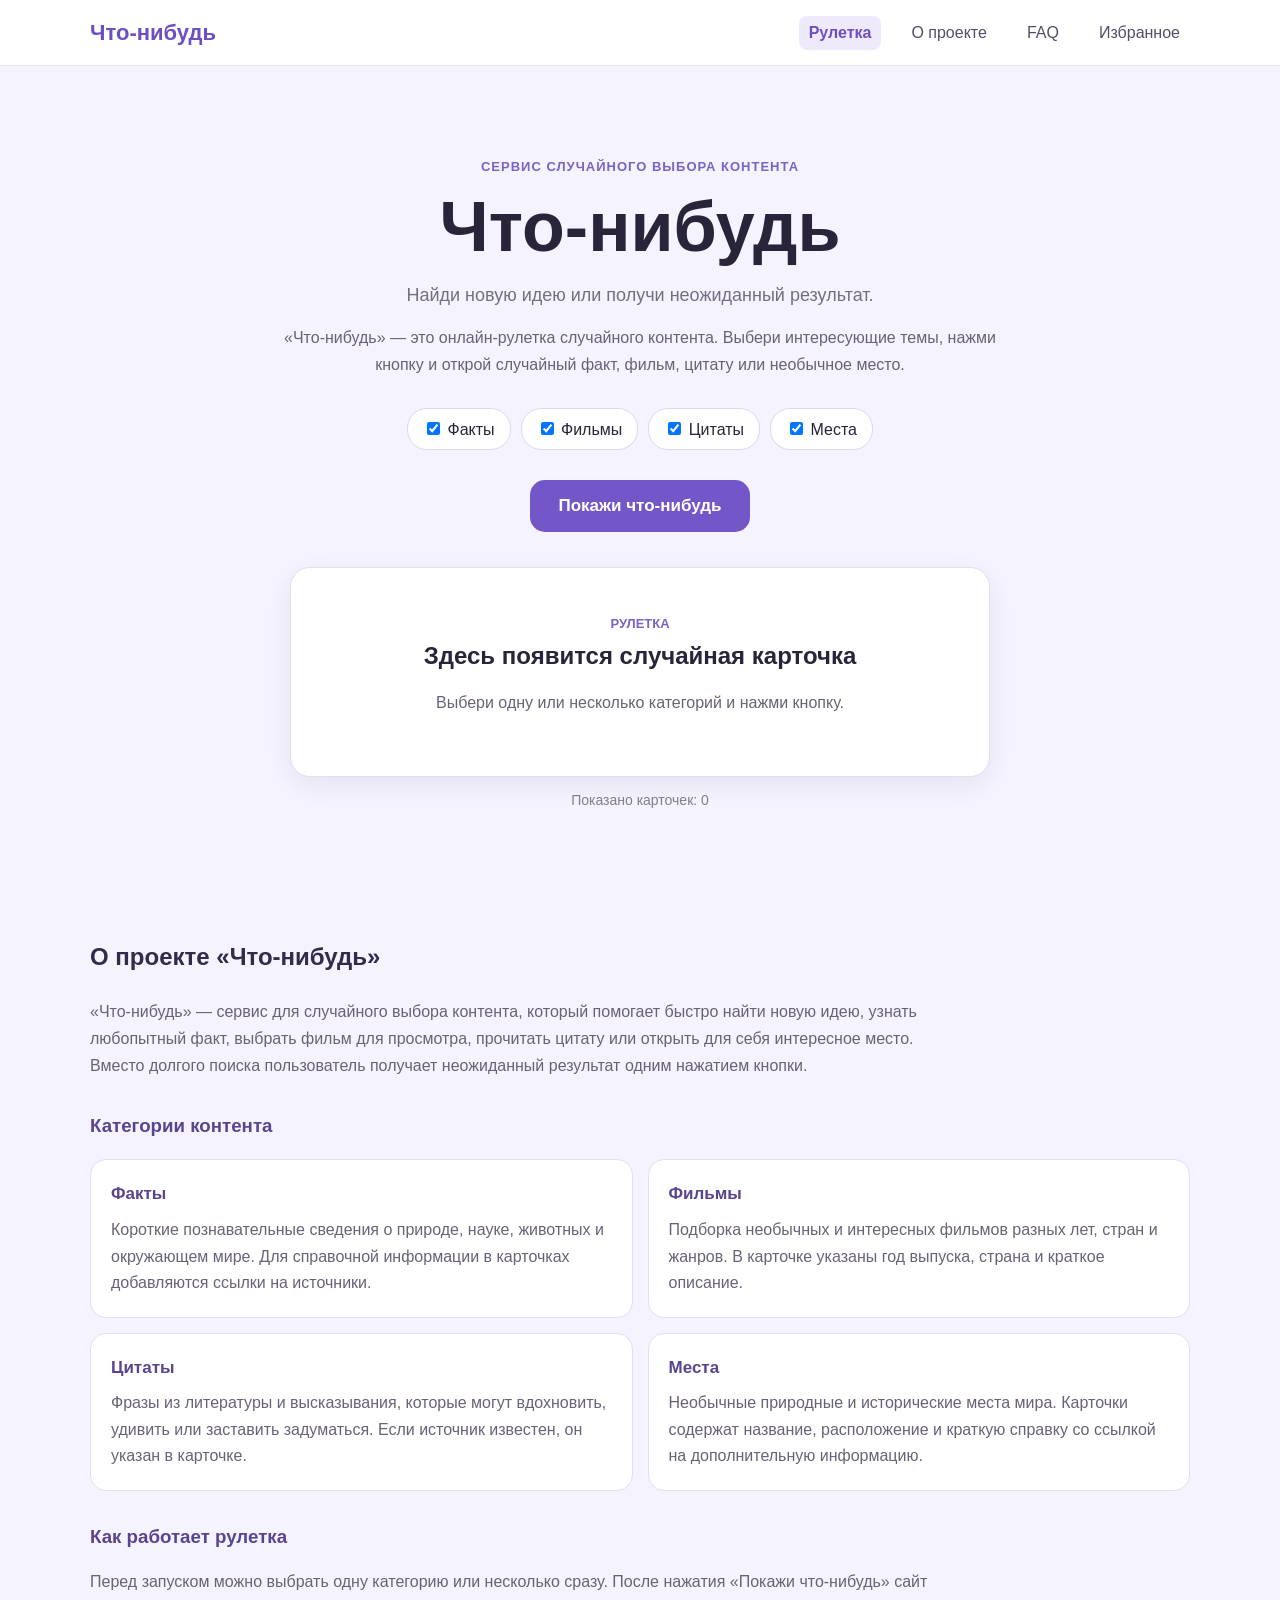
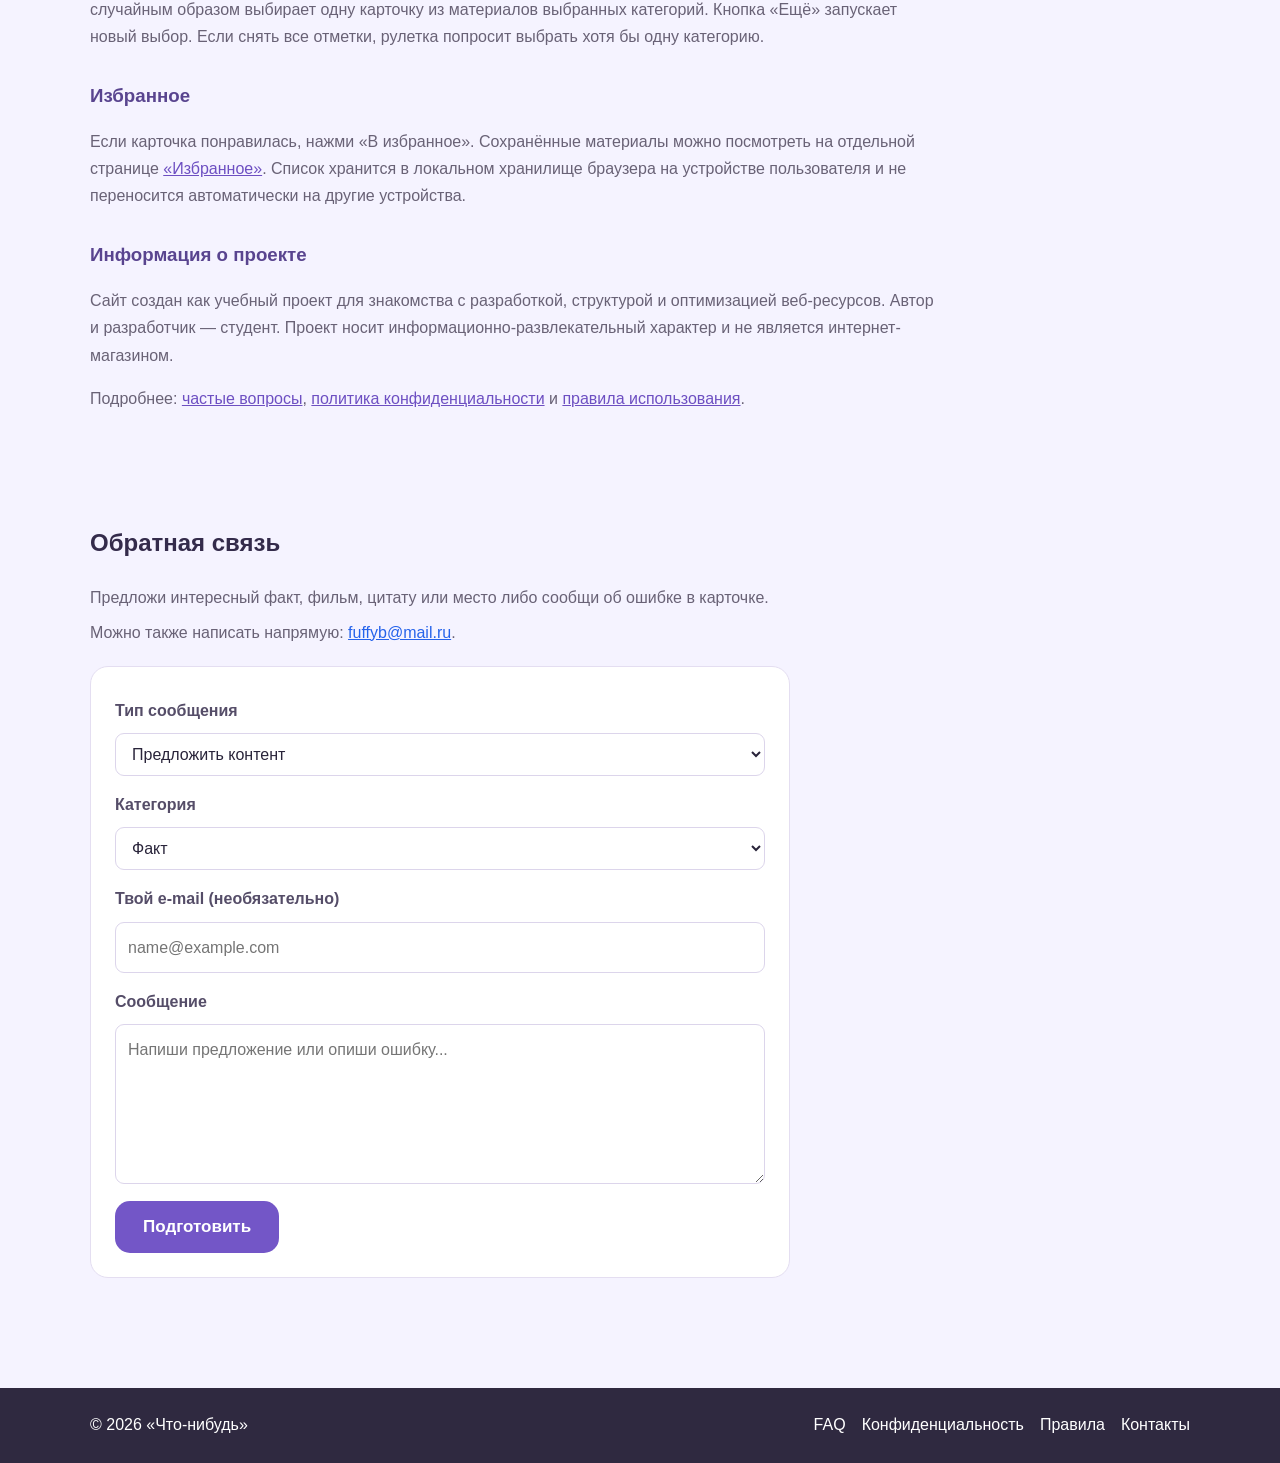
==== commit c2853de1: "Update index.html" ====
--- a/index.html
+++ b/index.html
@@ -5,7 +5,7 @@
     <meta name="viewport" content="width=device-width, initial-scale=1.0">
     <title>Что-нибудь — случайная рулетка фактов, фильмов, цитат и мест</title>
     <meta name="description" content="«Что-нибудь» — сервис случайного выбора контента. Выбери факты, фильмы, цитаты или места, нажми кнопку и найди новую идею или неожиданный результат.">
-    <link rel="stylesheet" href="style.css">
+    <link rel="stylesheet" href="style.css?v=4">
     <link rel="canonical" href="https://fuffich.github.io/">
 </head>
 <body>
@@ -124,6 +124,7 @@
         <p>
             Предложи интересный факт, фильм, цитату или место либо сообщи об ошибке в карточке.
         </p>
+        <p class="contact-email">Можно также написать напрямую: <a href="mailto:fuffyb@mail.ru">fuffyb@mail.ru</a>.</p>
 
         <form id="feedbackForm" class="feedback-form">
             <label for="feedbackTopic">Тип сообщения</label>
@@ -161,7 +162,7 @@
             <a href="faq.html">FAQ</a>
             <a href="privacy.html">Конфиденциальность</a>
             <a href="rules.html">Правила</a>
-            <a href="mailto:fuffyb@mail.ru">Контакты</a>
+            <a href="index.html#feedback">Контакты</a>
         </div>
     </div>
 </footer>
@@ -193,5 +194,6 @@
         window.addEventListener('hashchange', updateCurrentNavigation);
     })();
 </script>
+<script src="link-state.js?v=4"></script>
 </body>
 </html>
--- a/style.css
+++ b/style.css
@@ -94,3 +94,633 @@
 }
 
 .footer-content a[aria-current="page"] {
+    color: #ffffff;
+    font-weight: 700;
+    text-decoration: underline;
+    text-decoration-thickness: 2px;
+    text-underline-offset: 5px;
+}
+
+a:focus-visible,
+button:focus-visible,
+input:focus-visible,
+select:focus-visible,
+textarea:focus-visible {
+    outline: 3px solid #8b72d6;
+    outline-offset: 3px;
+}
+
+button:disabled {
+    cursor: not-allowed;
+    opacity: 0.55;
+}
+
+
+/* ГЛАВНАЯ */
+
+.hero {
+    text-align: center;
+    padding: 80px 0;
+}
+
+.label {
+    color: #7a62c7;
+    font-size: 13px;
+    font-weight: bold;
+    text-transform: uppercase;
+    letter-spacing: 1px;
+}
+
+h1 {
+    margin: 10px 0;
+    font-size: 70px;
+}
+
+h2 {
+    margin-top: 0;
+}
+
+.subtitle {
+    color: #756e82;
+    font-size: 18px;
+}
+
+
+/* КАТЕГОРИИ */
+
+.filters {
+    display: flex;
+    justify-content: center;
+    gap: 10px;
+    flex-wrap: wrap;
+    margin: 30px 0;
+}
+
+.filters label {
+    background: white;
+    border: 1px solid #ded7ef;
+    border-radius: 20px;
+    padding: 10px 15px;
+    cursor: pointer;
+}
+
+
+/* КНОПКА */
+
+.main-button {
+    border: none;
+    border-radius: 15px;
+    padding: 16px 28px;
+    background: #7356c7;
+    color: white;
+    font-size: 17px;
+    font-weight: bold;
+    cursor: pointer;
+}
+
+.main-button:hover {
+    background: #6045b0;
+}
+
+
+/* КАРТОЧКА */
+
+.card {
+    max-width: 700px;
+    margin: 35px auto 15px;
+    padding: 30px;
+    background: white;
+    border: 1px solid #e4def1;
+    border-radius: 20px;
+    text-align: left;
+    box-shadow: 0 8px 25px rgba(50, 35, 90, 0.08);
+}
+
+.placeholder {
+    min-height: 210px;
+    display: flex;
+    align-items: center;
+    justify-content: center;
+    text-align: center;
+}
+
+.card-type {
+    color: #7a62c7;
+    font-size: 13px;
+    font-weight: bold;
+    text-transform: uppercase;
+}
+
+.card h2 {
+    margin-top: 10px;
+}
+
+.card p {
+    color: #696276;
+    line-height: 1.6;
+}
+
+
+/* КНОПКИ ПОД КАРТОЧКОЙ */
+
+.actions {
+    display: flex;
+    justify-content: center;
+    gap: 8px;
+    flex-wrap: wrap;
+}
+
+.actions button,
+.small-button {
+    border: 1px solid #dcd5eb;
+    background: white;
+    color: #4e465e;
+    border-radius: 10px;
+    padding: 9px 13px;
+    cursor: pointer;
+}
+
+.actions button:hover,
+.small-button:hover {
+    background: #eee9fb;
+    color: #654bb2;
+}
+
+.counter {
+    color: #847c91;
+    font-size: 14px;
+}
+
+
+/* ИЗБРАННОЕ */
+
+.section {
+    padding: 65px 0;
+    min-height: 500px;
+}
+
+.favorites-section {
+    min-height: 600px;
+}
+
+.section-title {
+    display: flex;
+    align-items: center;
+    justify-content: space-between;
+    gap: 20px;
+    margin-bottom: 25px;
+}
+
+.grid {
+    display: grid;
+    grid-template-columns: repeat(2, 1fr);
+    gap: 18px;
+}
+
+.grid .card {
+    max-width: none;
+    margin: 0;
+    padding: 22px;
+}
+
+.remove-favorite {
+    margin-top: 10px;
+    border: 1px solid #dcd5eb;
+    background: white;
+    color: #6d4f82;
+    border-radius: 10px;
+    padding: 8px 12px;
+    cursor: pointer;
+}
+
+.remove-favorite:hover {
+    background: #eee9fb;
+}
+
+.empty {
+    color: #837b90;
+}
+
+.empty a {
+    color: #6d4fc2;
+}
+
+
+/* ФУТЕР */
+
+footer {
+    margin-top: 50px;
+    background: #2f2940;
+    color: white;
+}
+
+.footer-content {
+    min-height: 75px;
+    display: flex;
+    align-items: center;
+    justify-content: space-between;
+}
+
+.footer-content a {
+    color: white;
+    text-decoration: none;
+}
+
+.footer-content a:hover {
+    color: #cbbdf5;
+}
+
+
+/* О ПРОЕКТЕ */
+
+.about-footer {
+    padding: 55px 0 70px;
+    scroll-margin-top: 70px;
+}
+
+.about-footer > p {
+    max-width: 750px;
+    color: #d4cfe0;
+    line-height: 1.7;
+}
+
+.about-grid {
+    display: grid;
+    grid-template-columns: repeat(2, 1fr);
+    gap: 18px;
+    margin-top: 25px;
+}
+
+.about-grid article {
+    background: #3a334c;
+    border-radius: 18px;
+    padding: 22px;
+}
+
+.about-grid h3 {
+    margin-top: 0;
+}
+
+.about-grid p {
+    color: #d4cfe0;
+    line-height: 1.6;
+}
+
+
+/* ТЕЛЕФОН */
+
+@media (max-width: 700px) {
+
+    .nav {
+        flex-direction: column;
+        padding: 15px 0;
+    }
+
+    nav {
+        justify-content: center;
+    }
+
+    h1 {
+        font-size: 50px;
+    }
+
+    .grid,
+    .about-grid {
+        grid-template-columns: 1fr;
+    }
+
+    .section-title {
+        flex-direction: column;
+        align-items: flex-start;
+        gap: 12px;
+    }
+
+    .section-title .page-heading {
+        margin-bottom: 0;
+    }
+
+    .page-heading {
+        font-size: clamp(25px, 8vw, 30px);
+        overflow-wrap: anywhere;
+        hyphens: auto;
+    }
+
+    #about,
+    #feedback {
+        scroll-margin-top: 145px;
+    }
+
+    .footer-content {
+        flex-direction: column;
+        justify-content: center;
+        gap: 10px;
+        padding: 20px 0;
+    }
+}
+
+/* SEO-ТЕКСТ И ИНФОРМАЦИОННЫЕ БЛОКИ */
+.intro-text {
+    max-width: 760px;
+    margin: 18px auto 0;
+    color: #696276;
+    line-height: 1.7;
+}
+
+.content-section,
+.feedback-section,
+.info-page {
+    padding: 35px 0 60px;
+    line-height: 1.7;
+}
+
+.content-section h2,
+.feedback-section h2,
+.info-page > h1 {
+    color: #342b4b;
+}
+
+.content-section h3 {
+    margin: 30px 0 12px;
+    color: #59448f;
+}
+
+.content-section > p,
+.feedback-section > p,
+.info-page > p {
+    max-width: 850px;
+    color: #696276;
+}
+
+.category-grid {
+    display: grid;
+    grid-template-columns: repeat(2, minmax(0, 1fr));
+    gap: 15px;
+    margin-top: 18px;
+}
+
+.category-grid article,
+.faq-item {
+    background: white;
+    border: 1px solid #e4def1;
+    border-radius: 16px;
+    padding: 20px;
+}
+
+.category-grid h4 {
+    margin: 0 0 8px;
+    color: #59448f;
+    font-size: 17px;
+}
+
+.category-grid p,
+.faq-item p {
+    margin: 0;
+    color: #696276;
+    line-height: 1.65;
+}
+
+.text-links a,
+.info-page a,
+.content-section a {
+    color: #6d4fc2;
+}
+
+.text-links a:visited,
+.info-page a:visited,
+.content-section a:visited,
+.empty a:visited {
+    color: #8a70c5;
+}
+
+.feedback-form {
+    max-width: 700px;
+    display: grid;
+    gap: 9px;
+    margin-top: 20px;
+    padding: 24px;
+    background: white;
+    border: 1px solid #e4def1;
+    border-radius: 18px;
+}
+
+.feedback-form label {
+    margin-top: 6px;
+    font-weight: bold;
+    color: #554d68;
+}
+
+.feedback-form input,
+.feedback-form select,
+.feedback-form textarea {
+    width: 100%;
+    padding: 11px 12px;
+    border: 1px solid #dcd5eb;
+    border-radius: 9px;
+    background: #fff;
+    color: #29243a;
+    font: inherit;
+}
+
+.feedback-form textarea {
+    resize: vertical;
+}
+
+.feedback-form .main-button {
+    justify-self: start;
+    margin-top: 8px;
+}
+
+.form-note {
+    margin: 3px 0 0;
+    color: #847c91;
+    font-size: 13px;
+    line-height: 1.5;
+}
+
+.card-source {
+    margin-top: 16px;
+    font-size: 13px;
+}
+
+.card-source a {
+    color: #6d4fc2;
+    text-decoration: underline;
+    text-underline-offset: 3px;
+}
+
+.card-tools {
+    display: flex;
+    flex-wrap: wrap;
+    gap: 8px;
+    margin-top: 12px;
+}
+
+.card-tools button {
+    margin-top: 0;
+}
+
+.info-page {
+    min-height: 65vh;
+}
+
+.page-heading {
+    margin: 8px 0 25px;
+    font-size: 36px;
+    max-width: 100%;
+    overflow-wrap: anywhere;
+    hyphens: auto;
+}
+
+.faq-item {
+    margin: 14px 0;
+}
+
+.faq-item h2 {
+    margin: 0 0 9px;
+    color: #59448f;
+    font-size: 19px;
+}
+
+.info-page code {
+    padding: 2px 5px;
+    background: #f0ecfa;
+    border-radius: 4px;
+    font-size: 0.9em;
+}
+
+.footer-links {
+    display: flex;
+    flex-wrap: wrap;
+    gap: 16px;
+}
+
+.footer-links a {
+    color: white;
+    text-decoration: none;
+}
+
+.footer-links a:hover {
+    color: #cbbdf5;
+}
+
+@media (max-width: 700px) {
+    .category-grid {
+        grid-template-columns: 1fr;
+    }
+
+    .content-section,
+    .feedback-section,
+    .info-page {
+        padding-top: 25px;
+        padding-bottom: 40px;
+    }
+
+    .feedback-form {
+        padding: 18px;
+    }
+
+    .page-heading {
+        font-size: 30px;
+    }
+
+    .footer-links {
+        justify-content: center;
+        gap: 10px 14px;
+    }
+}
+
+
+/* СТРАНИЦА 404 */
+.error-page {
+    min-height: 65vh;
+    display: flex;
+    flex-direction: column;
+    align-items: center;
+    justify-content: center;
+    text-align: center;
+    padding: 70px 0;
+}
+
+.error-code {
+    margin: 0;
+    color: #7356c7;
+    font-size: clamp(88px, 18vw, 160px);
+    line-height: 1;
+}
+
+.error-page h1 {
+    margin: 14px 0;
+    font-size: clamp(27px, 6vw, 42px);
+}
+
+.error-page p {
+    max-width: 520px;
+    color: #696276;
+    line-height: 1.6;
+}
+
+.error-page .main-button {
+    display: inline-block;
+    margin-top: 16px;
+    text-decoration: none;
+}
+
+
+/* Посещённые ссылки: синий цвет заметно отличается от обычного фиолетового.
+   Логотип и текущий пункт меню сохраняют свои специальные цвета. */
+a:visited:not(.main-button):not(.logo):not([aria-current="page"]) {
+    color: #2563eb;
+}
+
+/* На тёмном фоне футера используем светлый синий для контраста. */
+footer a:visited:not(.main-button):not(.logo):not([aria-current="page"]) {
+    color: #bfdbfe;
+}
+
+/* Ссылка-кнопка на 404 всегда сохраняет белый текст,
+   в том числе после посещения. */
+.error-page a.main-button,
+.error-page a.main-button:visited,
+.error-page a.main-button:hover,
+.error-page a.main-button:visited:hover {
+    color: #ffffff;
+}
+
+
+/* Версия 4: запоминание посещённых ссылок и окончательная фиксация кнопки 404. */
+a.was-visited:not(.main-button):not(.logo):not([aria-current="page"]) {
+    color: #2563eb !important;
+}
+
+footer a.was-visited:not(.main-button):not(.logo):not([aria-current="page"]) {
+    color: #bfdbfe !important;
+}
+
+nav a[aria-current="page"] {
+    color: #6d4fc2 !important;
+    background: #eee9fb;
+    font-weight: 700;
+}
+
+.error-page .main-button,
+.error-page .main-button:link,
+.error-page .main-button:visited,
+.error-page .main-button:hover,
+.error-page .main-button:active {
+    color: #ffffff !important;
+    -webkit-text-fill-color: #ffffff !important;
+    background-color: #7356c7 !important;
+}
+
+.error-page .main-button:hover {
+    background-color: #6045b0 !important;
+}
+
+.contact-email {
+    margin-top: -8px;
+    color: #696276;
+}
+
+.contact-email a {
+    color: #2563eb;
+}
